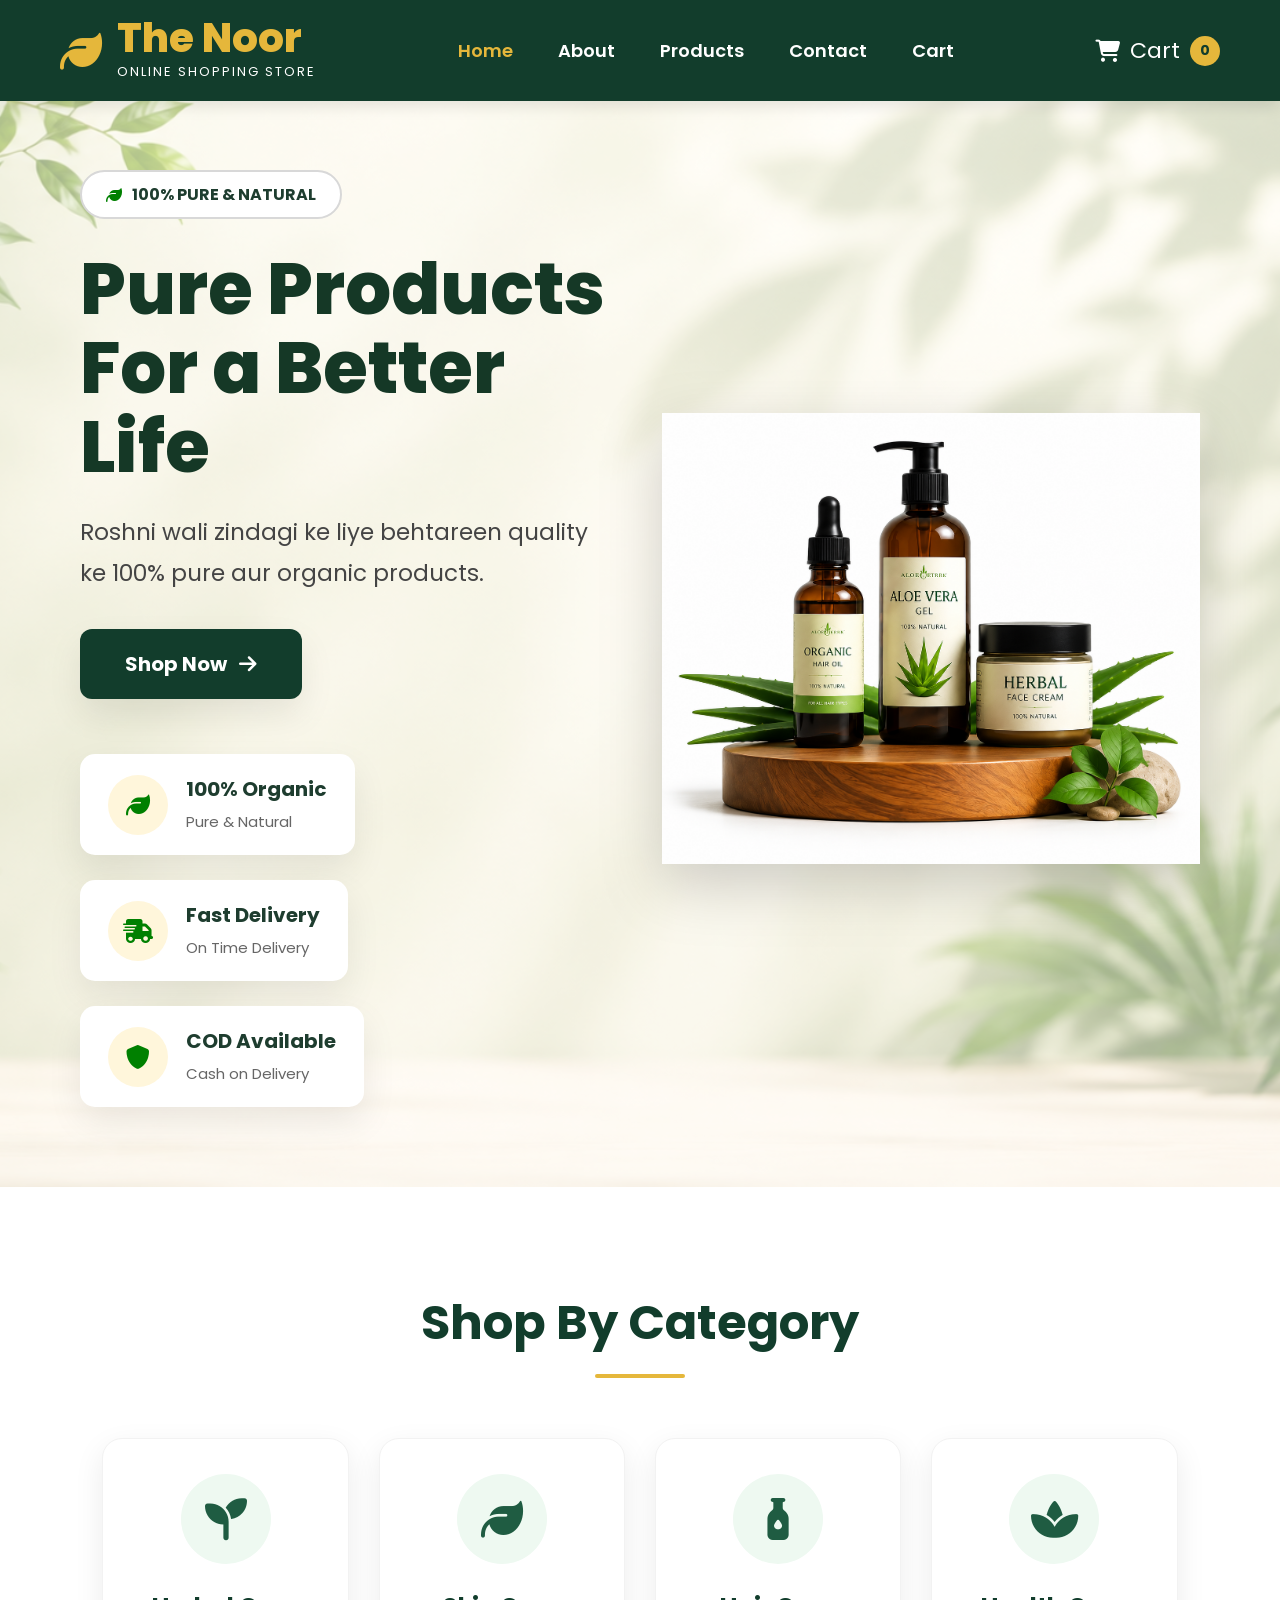
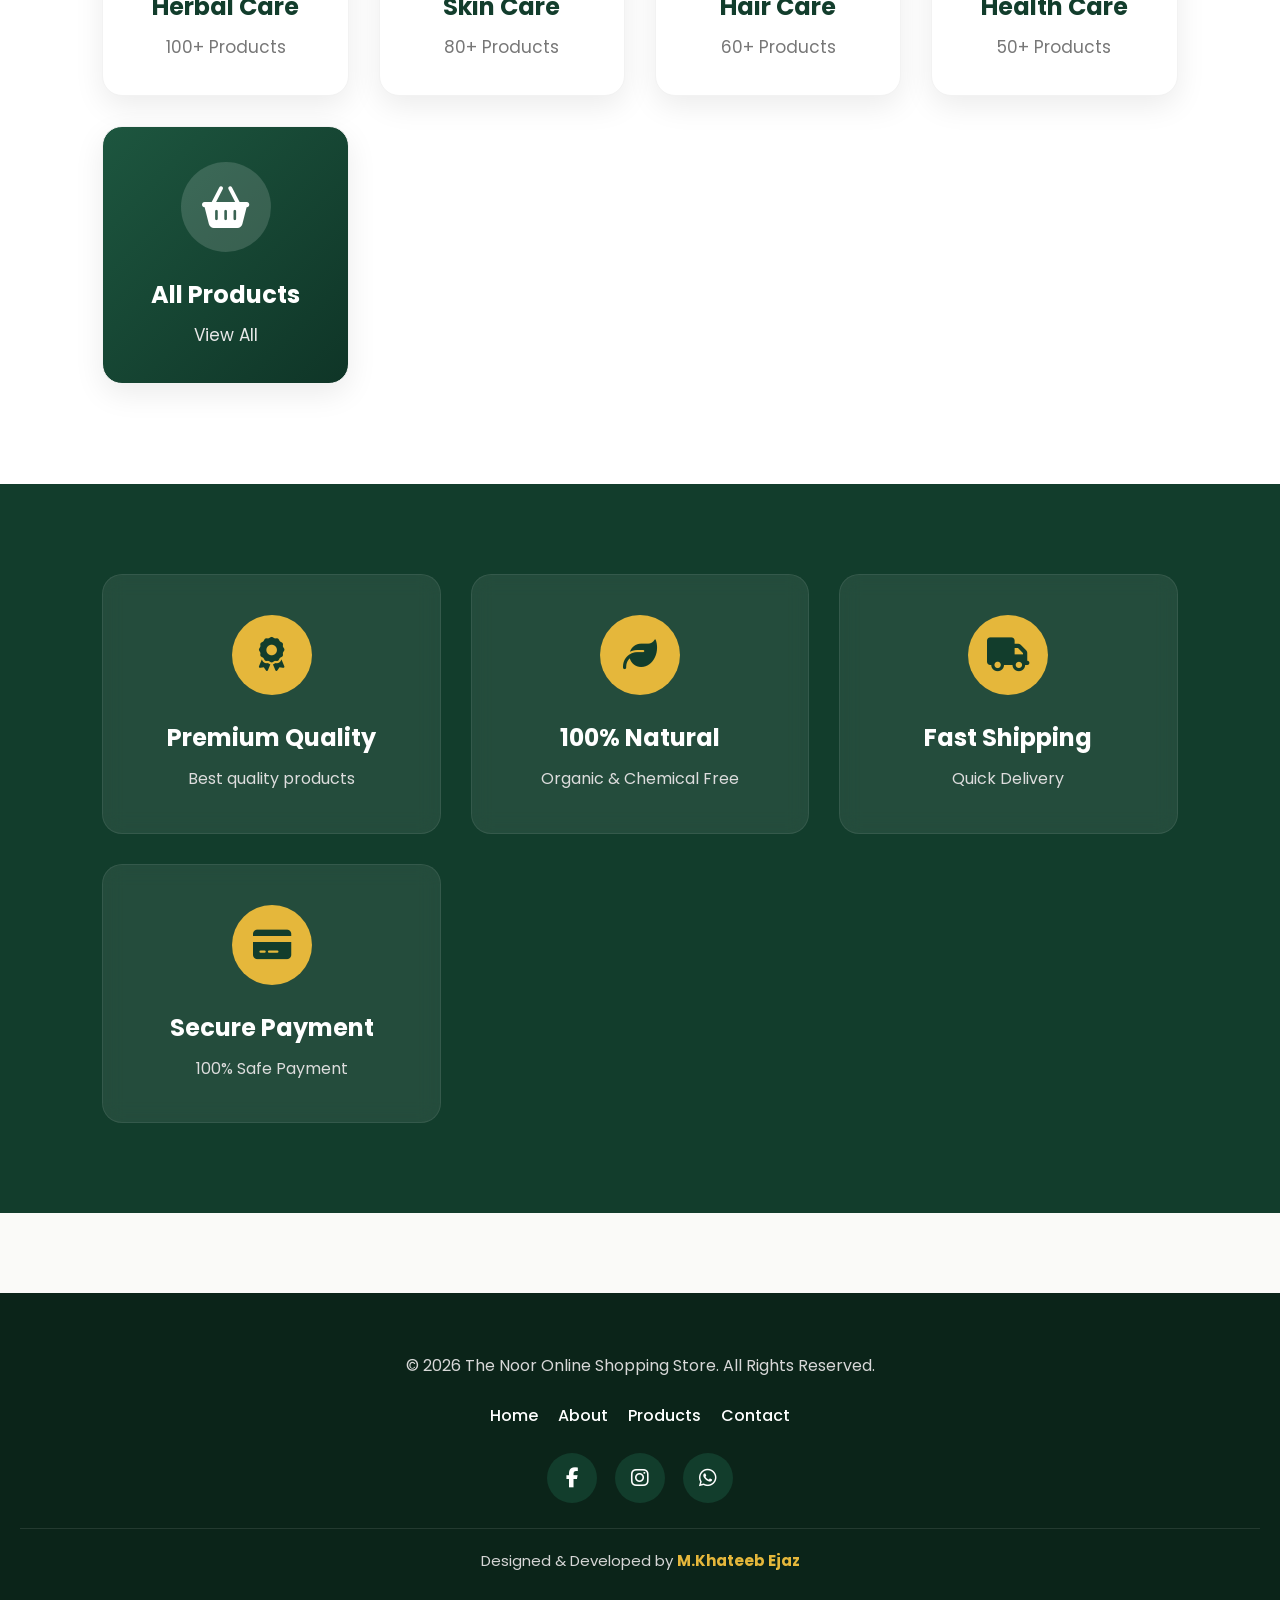
==== index.html @ 1812eb60 "Fix cart link text in index.html" ====
<!DOCTYPE html>
<html lang="en">
<head>
    <meta charset="UTF-8">
    <meta name="viewport" content="width=device-width, initial-scale=1.0">
    <title>The Noor Online Shopping Store</title>

    <!-- Google Font -->
    <link href="https://fonts.googleapis.com/css2?family=Poppins:wght@300;400;500;600;700;800&display=swap" rel="stylesheet">

    <!-- Font Awesome -->
    <link rel="stylesheet"
        href="https://cdnjs.cloudflare.com/ajax/libs/font-awesome/6.7.1/css/all.min.css">

    <!-- CSS -->
    <link rel="stylesheet" href="style.css">
</head>

<body>

<!-- ================= NAVBAR ================= -->

<header>

    <nav class="navbar">

        <a href="#" class="logo">
            <i class="fa-solid fa-leaf"></i>
            <div>
                <h2>The Noor</h2>
                <span>ONLINE SHOPPING STORE</span>
            </div>
        </a>

        <ul class="menu">
            <li><a class="active" href="#">Home</a></li>
            <li><a href="about.html">About</a></li>
            <li><a href="products.html">Products</a></li>
            <li><a href="contact.html">Contact</a></li>
            <li><a href="cart.html">Cart</a></li>
        </ul>

        <div class="cart">
            <i class="fa-solid fa-cart-shopping"></i>
            Cart
            
            <span></span>
        </div>

    </nav>

</header>

<!-- ================= HERO ================= -->

<section class="hero">

<div class="hero-content">

<div class="badge">
<i class="fa-solid fa-leaf"></i>
100% PURE & NATURAL
</div>

<h1>
Pure Products <br>
For a Better Life
</h1>

<p>
Roshni wali zindagi ke liye behtareen quality ke
100% pure aur organic products.
</p>

<a href="products.html" class="btn">
Shop Now
<i class="fa-solid fa-arrow-right"></i>
</a>

<div class="features">

<div class="feature">

<i class="fa-solid fa-leaf"></i>

<div>

<h4>100% Organic</h4>

<p>Pure & Natural</p>

</div>

</div>

<div class="feature">

<i class="fa-solid fa-truck-fast"></i>

<div>

<h4>Fast Delivery</h4>

<p>On Time Delivery</p>

</div>

</div>

<div class="feature">

<i class="fa-solid fa-shield"></i>

<div>

<h4>COD Available</h4>

<p>Cash on Delivery</p>

</div>

</div>

</div>

</div>

<div class="hero-image">

<img src="Product img.png" alt="Hero">

</div>

</section>

<!-- ================= CATEGORY ================= -->

<section class="category">

<h2>Shop By Category</h2>

<div class="cards">

<div class="card">

<i class="fa-solid fa-seedling"></i>

<h3>Herbal Care</h3>

<p>100+ Products</p>

</div>

<div class="card">

<i class="fa-solid fa-leaf"></i>

<h3>Skin Care</h3>

<p>80+ Products</p>

</div>

<div class="card">

<i class="fa-solid fa-bottle-droplet"></i>

<h3>Hair Care</h3>

<p>60+ Products</p>

</div>

<div class="card">

<i class="fa-solid fa-spa"></i>

<h3>Health Care</h3>

<p>50+ Products</p>

</div>

<div class="card">

<i class="fa-solid fa-basket-shopping"></i>

<h3>All Products</h3>

<p>View All</p>

</div>

</div>

</section>

<!-- ================= BENEFITS ================= -->

<section class="benefits">

<div class="benefit">

<i class="fa-solid fa-award"></i>

<h3>Premium Quality</h3>

<p>Best quality products</p>

</div>

<div class="benefit">

<i class="fa-solid fa-leaf"></i>

<h3>100% Natural</h3>

<p>Organic & Chemical Free</p>

</div>

<div class="benefit">

<i class="fa-solid fa-truck"></i>

<h3>Fast Shipping</h3>

<p>Quick Delivery</p>

</div>

<div class="benefit">

<i class="fa-solid fa-credit-card"></i>

<h3>Secure Payment</h3>

<p>100% Safe Payment</p>

</div>

</section>

<!-- ================= FOOTER ================= -->

<!-- <footer>

<p>
© 2026 The Noor Online Shopping Store.
All Rights Reserved.
</p>

<div class="footer-links">

<a href="#">Privacy Policy</a>

<a href="#">Terms & Conditions</a>

<a href="#">Refund Policy</a>

</div>

<div class="social">

<a href="#"><i class="fab fa-facebook-f"></i></a>

<a href="#"><i class="fab fa-instagram"></i></a>

<a href="#"><i class="fab fa-whatsapp"></i></a>

</div>

<p class="developer">
Designed & Developed by
<strong>M.Khateeb Ejaz</strong>
</p>

</footer> -->




<footer>

    <p>© 2026 The Noor Online Shopping Store. All Rights Reserved.</p>

    <div class="footer-links">

        <a href="index.html">Home</a>

        <a href="about.html">About</a>

        <a href="products.html">Products</a>

        <a href="contact.html">Contact</a>

    </div>

    <div class="social">

        <a href="#"><i class="fab fa-facebook-f"></i></a>

        <a href="#"><i class="fab fa-instagram"></i></a>

        <a href="#"><i class="fab fa-whatsapp"></i></a>

    </div>

    <p class="developer">
        Designed & Developed by <strong>M.Khateeb Ejaz</strong>
    </p>

</footer>





    

<script src="script.js"></script>
<script src="cart.js"></script>
</body>
</html>
---- style.css ----
/*=========================
 GOOGLE FONT
=========================*/
@import url('https://fonts.googleapis.com/css2?family=Poppins:wght@300;400;500;600;700;800&display=swap');

/*=========================
 RESET
=========================*/

*{
    margin:0;
    padding:0;
    box-sizing:border-box;
    text-decoration:none;
    list-style:none;
}

html{
    scroll-behavior:smooth;
}

body{
    font-family:'Poppins',sans-serif;
    background:#fafaf8;
    color:#1e3d2f;
    overflow-x:hidden;
}

/*=========================
 VARIABLES
=========================*/

:root{

--green:#123d2c;
--green2:#1f5c42;
--gold:#e5b73b;
--light:#ffffff;
--text:#555;
--shadow:0 15px 35px rgba(0,0,0,.08);
--radius:18px;

}

/*=========================
 NAVBAR
=========================*/

header{

position:fixed;
top:0;
left:0;
width:100%;
background:var(--green);
z-index:999;
box-shadow:0 5px 20px rgba(0,0,0,.15);

}

.navbar{

max-width:1400px;
margin:auto;

display:flex;
align-items:center;
justify-content:space-between;

padding:18px 60px;

}

/* LOGO */

.logo{

display:flex;
align-items:center;
gap:15px;

color:white;

}

.logo i{

font-size:42px;
color:var(--gold);

}

.logo h2{

font-size:40px;
font-weight:800;
color:var(--gold);
line-height:1;

}

.logo span{

font-size:13px;
letter-spacing:2px;
color:#fff;

}

/* MENU */

.menu{

display:flex;
gap:45px;

}

.menu a{

color:white;
font-size:18px;
font-weight:600;
transition:.35s;

}

.menu a:hover{

color:var(--gold);

}

.menu .active{

color:var(--gold);

}

/* CART */

.cart{

display:flex;
align-items:center;
gap:10px;

color:white;
font-size:22px;
cursor:pointer;

}

.cart span{

width:30px;
height:30px;

border-radius:50%;

background:var(--gold);

display:flex;
align-items:center;
justify-content:center;

font-size:14px;
font-weight:700;
color:#123d2c;

}

/*=========================
 HERO
=========================*/

.hero{

margin-top:90px;

min-height:92vh;

display:flex;
align-items:center;
justify-content:space-between;

padding:80px;

background:
linear-gradient(rgba(255,255,255,.55),
rgba(255,255,255,.55)),
url("background.png");

background-size:cover;
background-position:center;

}

/* LEFT */

.hero-content{

width:48%;

}

.badge{

display:inline-flex;
align-items:center;
gap:10px;

padding:10px 24px;

border:2px solid #d8d8d8;

border-radius:50px;

background:#fff;

margin-bottom:30px;

font-weight:700;

}

.badge i{

color:green;

}

.hero h1{

font-size:72px;
line-height:1.1;
margin-bottom:25px;

font-weight:800;

color:#153826;

}

.hero p{

font-size:23px;

line-height:1.8;

color:#444;

margin-bottom:35px;

max-width:620px;

}

/* BUTTON */

.btn{

display:inline-flex;
align-items:center;
gap:12px;

padding:20px 45px;

background:var(--green);

color:white;

font-size:20px;
font-weight:700;

border-radius:12px;

transition:.35s;

box-shadow:var(--shadow);

}

.btn:hover{

background:var(--gold);

color:#123d2c;

transform:translateY(-5px);

}

/* HERO IMAGE */

.hero-image{

width:48%;

display:flex;
justify-content:center;

}

.hero-image img{

width:100%;
max-width:700px;

animation:float 5s infinite ease-in-out;

filter:drop-shadow(0 20px 30px rgba(0,0,0,.18));

}

/*=========================
 FEATURES
=========================*/

.features{

display:flex;
gap:25px;

margin-top:55px;

flex-wrap:wrap;

}

.feature{

background:white;

padding:20px 28px;

display:flex;
align-items:center;
gap:18px;

border-radius:15px;

box-shadow:var(--shadow);

transition:.3s;

}

.feature:hover{

transform:translateY(-8px);

}

.feature i{

width:60px;
height:60px;

background:#fff6db;

border-radius:50%;

display:flex;
align-items:center;
justify-content:center;

font-size:24px;

color:green;

}

.feature h4{

font-size:20px;

margin-bottom:4px;

}

.feature p{

font-size:15px;

margin:0;

color:#666;

}

/*=========================
 ANIMATION
=========================*/

@keyframes float{

0%{

transform:translateY(0px);

}

50%{

transform:translateY(-15px);

}

100%{

transform:translateY(0px);

}

}

/*=========================
 SHOP BY CATEGORY
=========================*/

.category{

    padding:100px 8%;
    background:#fff;

}

.category h2{

    text-align:center;
    font-size:48px;
    color:var(--green);
    font-weight:700;
    margin-bottom:15px;

}

.category h2::after{

    content:"";
    display:block;
    width:90px;
    height:4px;
    background:var(--gold);
    margin:15px auto;
    border-radius:50px;

}

/*=========================
 CATEGORY GRID
=========================*/

.cards{

    margin-top:60px;

    display:grid;
    grid-template-columns:repeat(auto-fit,minmax(230px,1fr));

    gap:30px;

}

/*=========================
 CARD
=========================*/

.card{

    background:#fff;

    border-radius:20px;

    padding:35px 25px;

    text-align:center;

    box-shadow:0 10px 30px rgba(0,0,0,.08);

    transition:.35s;

    border:1px solid #f2f2f2;

    cursor:pointer;

}

.card:hover{

    transform:translateY(-10px);

    box-shadow:0 20px 45px rgba(0,0,0,.15);

}

.card i{

    width:90px;
    height:90px;

    border-radius:50%;

    display:flex;
    align-items:center;
    justify-content:center;

    margin:auto;

    background:#eef9f1;

    color:var(--green2);

    font-size:42px;

    transition:.35s;

}

.card:hover i{

    background:var(--green);

    color:#fff;

    transform:rotate(10deg) scale(1.08);

}

.card h3{

    margin-top:25px;

    font-size:24px;

    color:var(--green);

}

.card p{

    margin-top:10px;

    color:#777;

    font-size:17px;

}

/*=========================
 CATEGORY BUTTON
=========================*/

.card:last-child{

    background:linear-gradient(135deg,#1d563f,#0f3527);

}

.card:last-child i{

    background:rgba(255,255,255,.15);

    color:#fff;

}

.card:last-child h3{

    color:#fff;

}

.card:last-child p{

    color:#e8e8e8;

}

/*=========================
 CATEGORY ANIMATION
=========================*/

.card{

    animation:fadeUp .8s ease;

}

@keyframes fadeUp{

    from{

        opacity:0;
        transform:translateY(50px);

    }

    to{

        opacity:1;
        transform:translateY(0);

    }

}







/*=====================================
 BENEFITS SECTION
=====================================*/

.benefits{

    padding:90px 8%;
    background:#123d2c;

    display:grid;
    grid-template-columns:repeat(auto-fit,minmax(250px,1fr));
    gap:30px;

}

.benefit{

    background:rgba(255,255,255,.08);

    backdrop-filter:blur(10px);

    border:1px solid rgba(255,255,255,.08);

    border-radius:20px;

    padding:40px 30px;

    text-align:center;

    transition:.35s;

}

.benefit:hover{

    transform:translateY(-10px);

    background:#1d5d43;

}

.benefit i{

    width:80px;
    height:80px;

    margin:auto;

    border-radius:50%;

    background:#e5b73b;

    color:#123d2c;

    display:flex;
    align-items:center;
    justify-content:center;

    font-size:34px;

    margin-bottom:25px;

}

.benefit h3{

    color:#fff;

    font-size:24px;

    margin-bottom:10px;

}

.benefit p{

    color:#ddd;

    line-height:1.7;

}

/*=====================================
 FOOTER
=====================================*/

/* footer{

    background:#0b2419;

    color:#fff;

    text-align:center;

    padding:60px 8% 30px;

}

footer p{

    color:#d8d8d8;

    margin-bottom:18px;

}

.footer-links{

    display:flex;

    justify-content:center;

    flex-wrap:wrap;

    gap:25px;

    margin:25px 0;

}

.footer-links a{

    color:#ffffff;

    font-weight:500;

    transition:.3s;

}

.footer-links a:hover{

    color:#e5b73b;

}

.social{

    display:flex;

    justify-content:center;

    gap:20px;

    margin:35px 0;

}

.social a{

    width:50px;
    height:50px;

    border-radius:50%;

    background:#123d2c;

    display:flex;
    align-items:center;
    justify-content:center;

    color:#fff;

    font-size:20px;

    transition:.35s;

}

.social a:hover{

    background:#e5b73b;

    color:#123d2c;

    transform:translateY(-6px);

}

.developer{

    margin-top:35px;

    border-top:1px solid rgba(255,255,255,.1);

    padding-top:25px;

    color:#d6d6d6;

    font-size:15px;

}

.developer strong{

    color:#e5b73b;

    font-weight:700;

} */



/*==================================
 FOOTER
==================================*/

footer{

    background:#0b2419;

    color:#ffffff;

    text-align:center;

    padding:60px 20px 30px;

    margin-top:80px;

}

footer p{

    color:#d8d8d8;

    margin-bottom:15px;

    font-size:16px;

}

.footer-links{

    display:flex;

    justify-content:center;

    flex-wrap:wrap;

    gap:20px;

    margin:25px 0;

}

.footer-links a{

    color:#ffffff;

    transition:.3s;

    font-weight:500;

}

.footer-links a:hover{

    color:var(--gold);

}

.social{

    display:flex;

    justify-content:center;

    gap:18px;

    margin:25px 0;

}

.social a{

    width:50px;

    height:50px;

    border-radius:50%;

    background:var(--green);

    display:flex;

    justify-content:center;

    align-items:center;

    color:#ffffff;

    font-size:20px;

    transition:.35s;

}

.social a:hover{

    background:var(--gold);

    color:var(--green);

    transform:translateY(-5px);

}

.developer{

    margin-top:25px;

    padding-top:20px;

    border-top:1px solid rgba(255,255,255,.1);

    color:#d6d6d6;

    font-size:15px;

}

.developer strong{

    color:var(--gold);

}











/*=====================================
 SCROLLBAR
=====================================*/

::-webkit-scrollbar{

    width:10px;

}

::-webkit-scrollbar-track{

    background:#eeeeee;

}

::-webkit-scrollbar-thumb{

    background:#123d2c;

    border-radius:50px;

}

::-webkit-scrollbar-thumb:hover{

    background:#1d5d43;

}

/*=====================================
 RESPONSIVE
=====================================*/

@media(max-width:1100px){

.hero{

    flex-direction:column;

    text-align:center;

    padding:120px 30px 70px;

}

.hero-content,
.hero-image{

    width:100%;

}

.hero h1{

    font-size:55px;

}

.hero p{

    margin:auto;
    margin-bottom:35px;

}

.features{

    justify-content:center;

}

.navbar{

    padding:18px 30px;

}

}

@media(max-width:768px){

.logo h2{

    font-size:28px;

}

.logo span{

    font-size:10px;

}

.menu{

    display:none;

}

.hero{

    padding:120px 20px 50px;

}

.hero h1{

    font-size:42px;

}

.hero p{

    font-size:18px;

}

.btn{

    padding:16px 30px;

    font-size:17px;

}

.hero-image img{

    max-width:420px;

}

.category h2{

    font-size:34px;

}

.cards{

    grid-template-columns:1fr;

}

.benefits{

    grid-template-columns:1fr;

}

.footer-links{

    flex-direction:column;

    gap:15px;

}

.social{

    gap:15px;

}

}

@media(max-width:480px){

.hero h1{

    font-size:34px;

}

.hero p{

    font-size:16px;

}

.badge{

    font-size:13px;

    padding:8px 18px;

}

.btn{

    width:100%;

    justify-content:center;

}

.feature{

    flex-direction:column;

    text-align:center;

}

.hero-image img{

    max-width:320px;

}

}
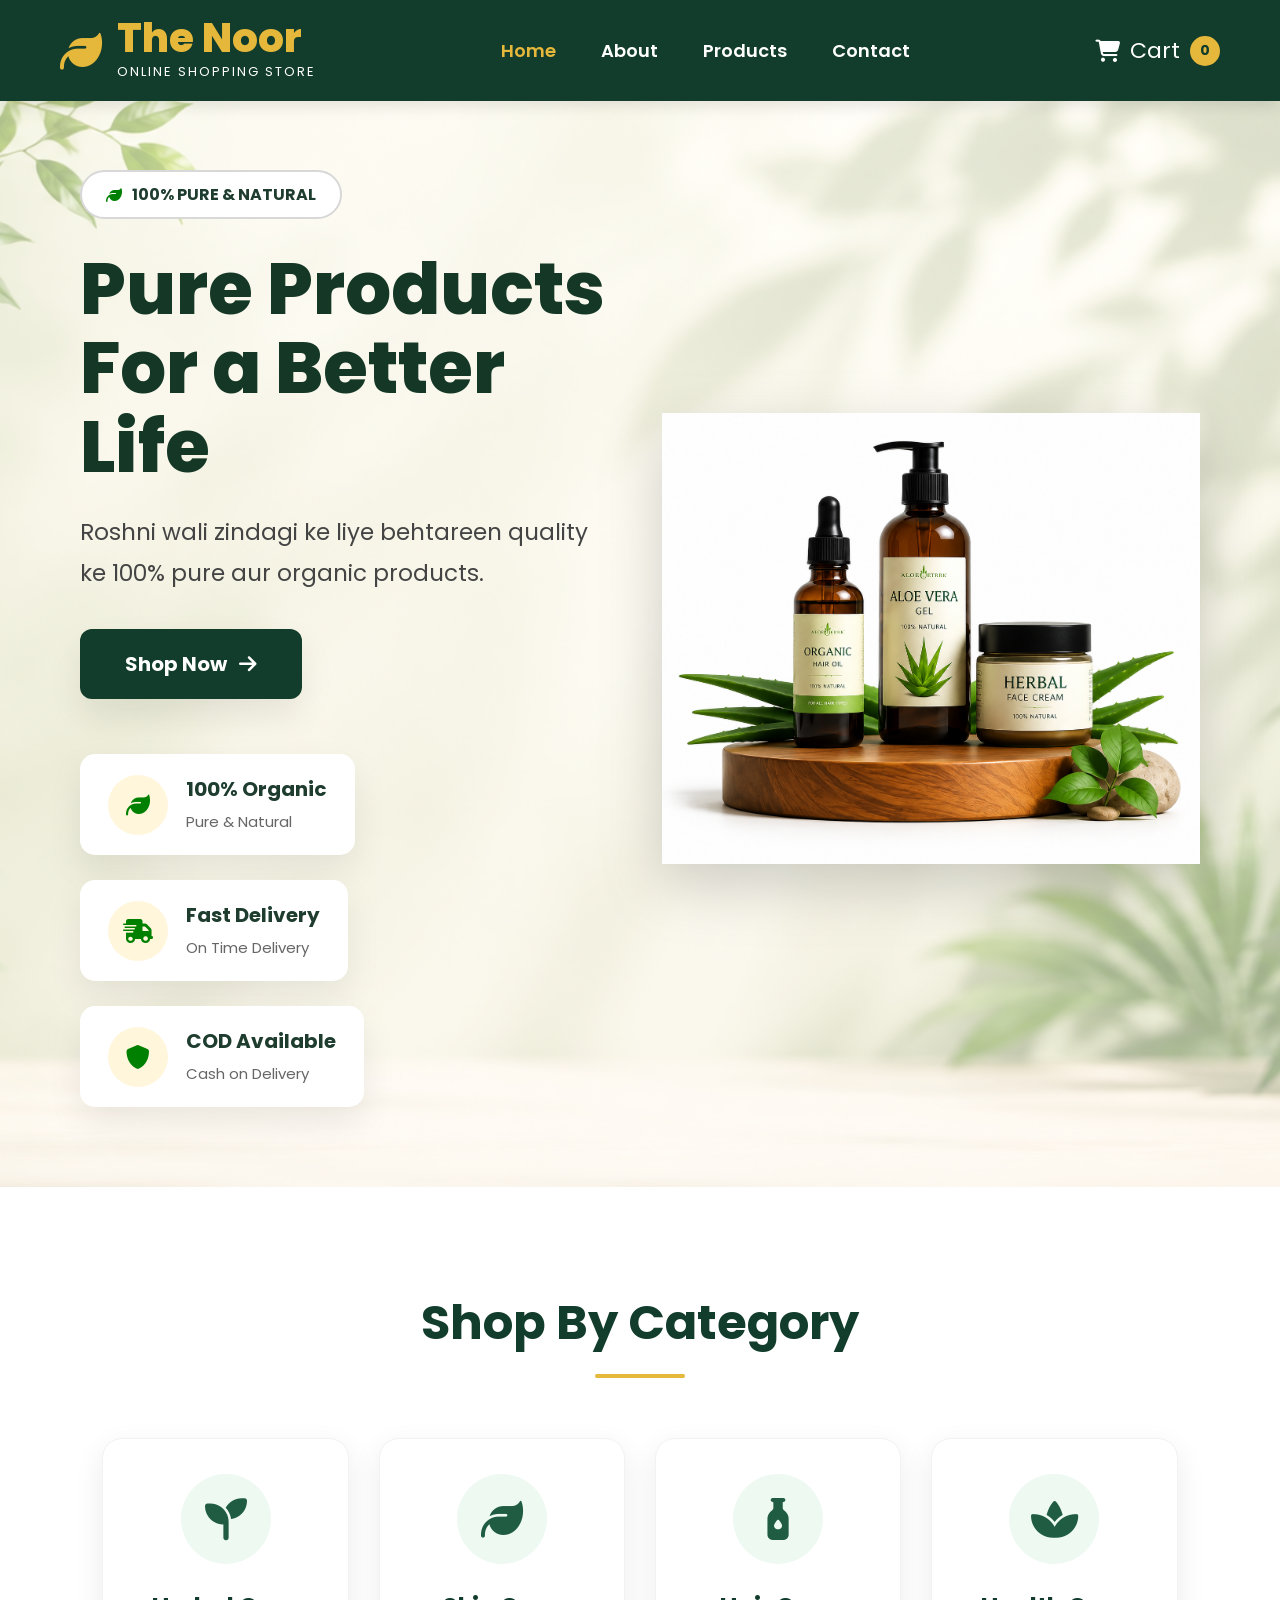
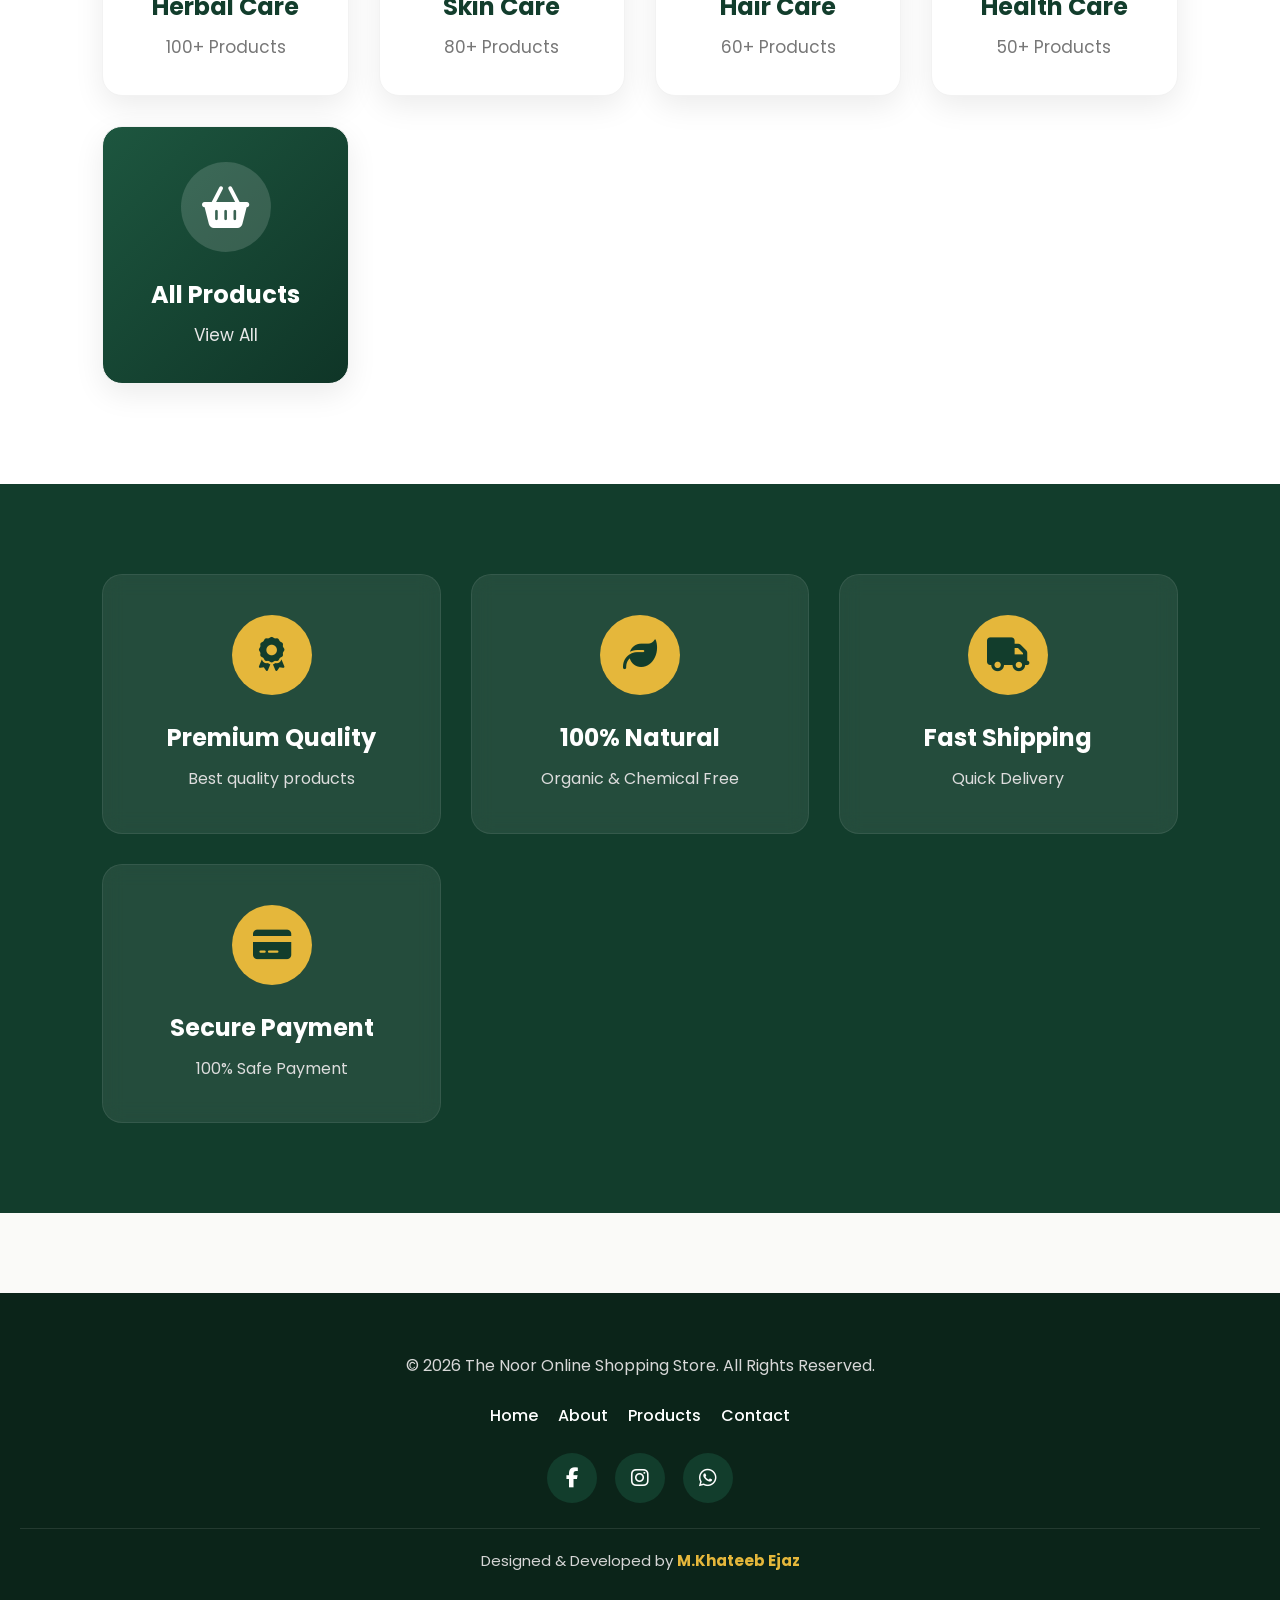
==== commit 62e27a3c: "Update index.html" ====
--- a/index.html
+++ b/index.html
@@ -37,7 +37,7 @@
             <li><a href="about.html">About</a></li>
             <li><a href="products.html">Products</a></li>
             <li><a href="contact.html">Contact</a></li>
-            <li><a href="cart.html">Cart</a></li>
+           
         </ul>
 
         <div class="cart">
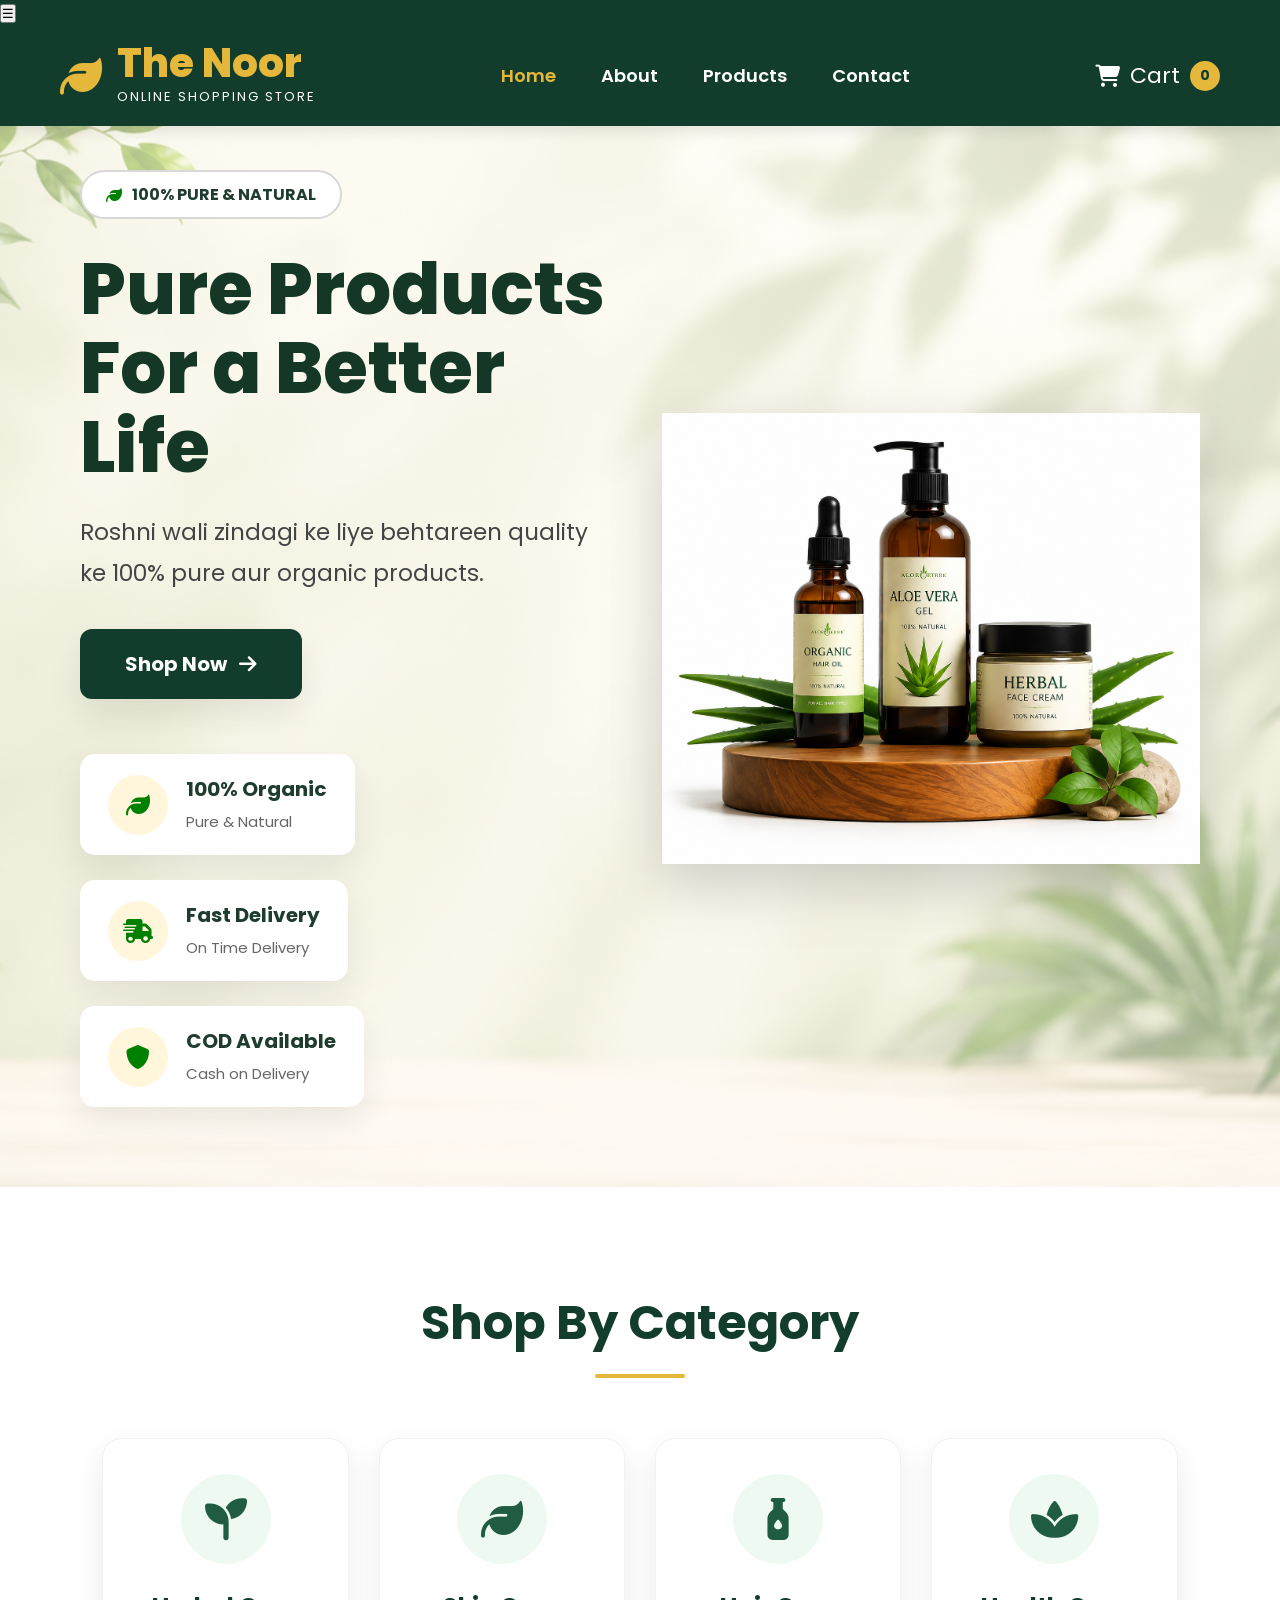
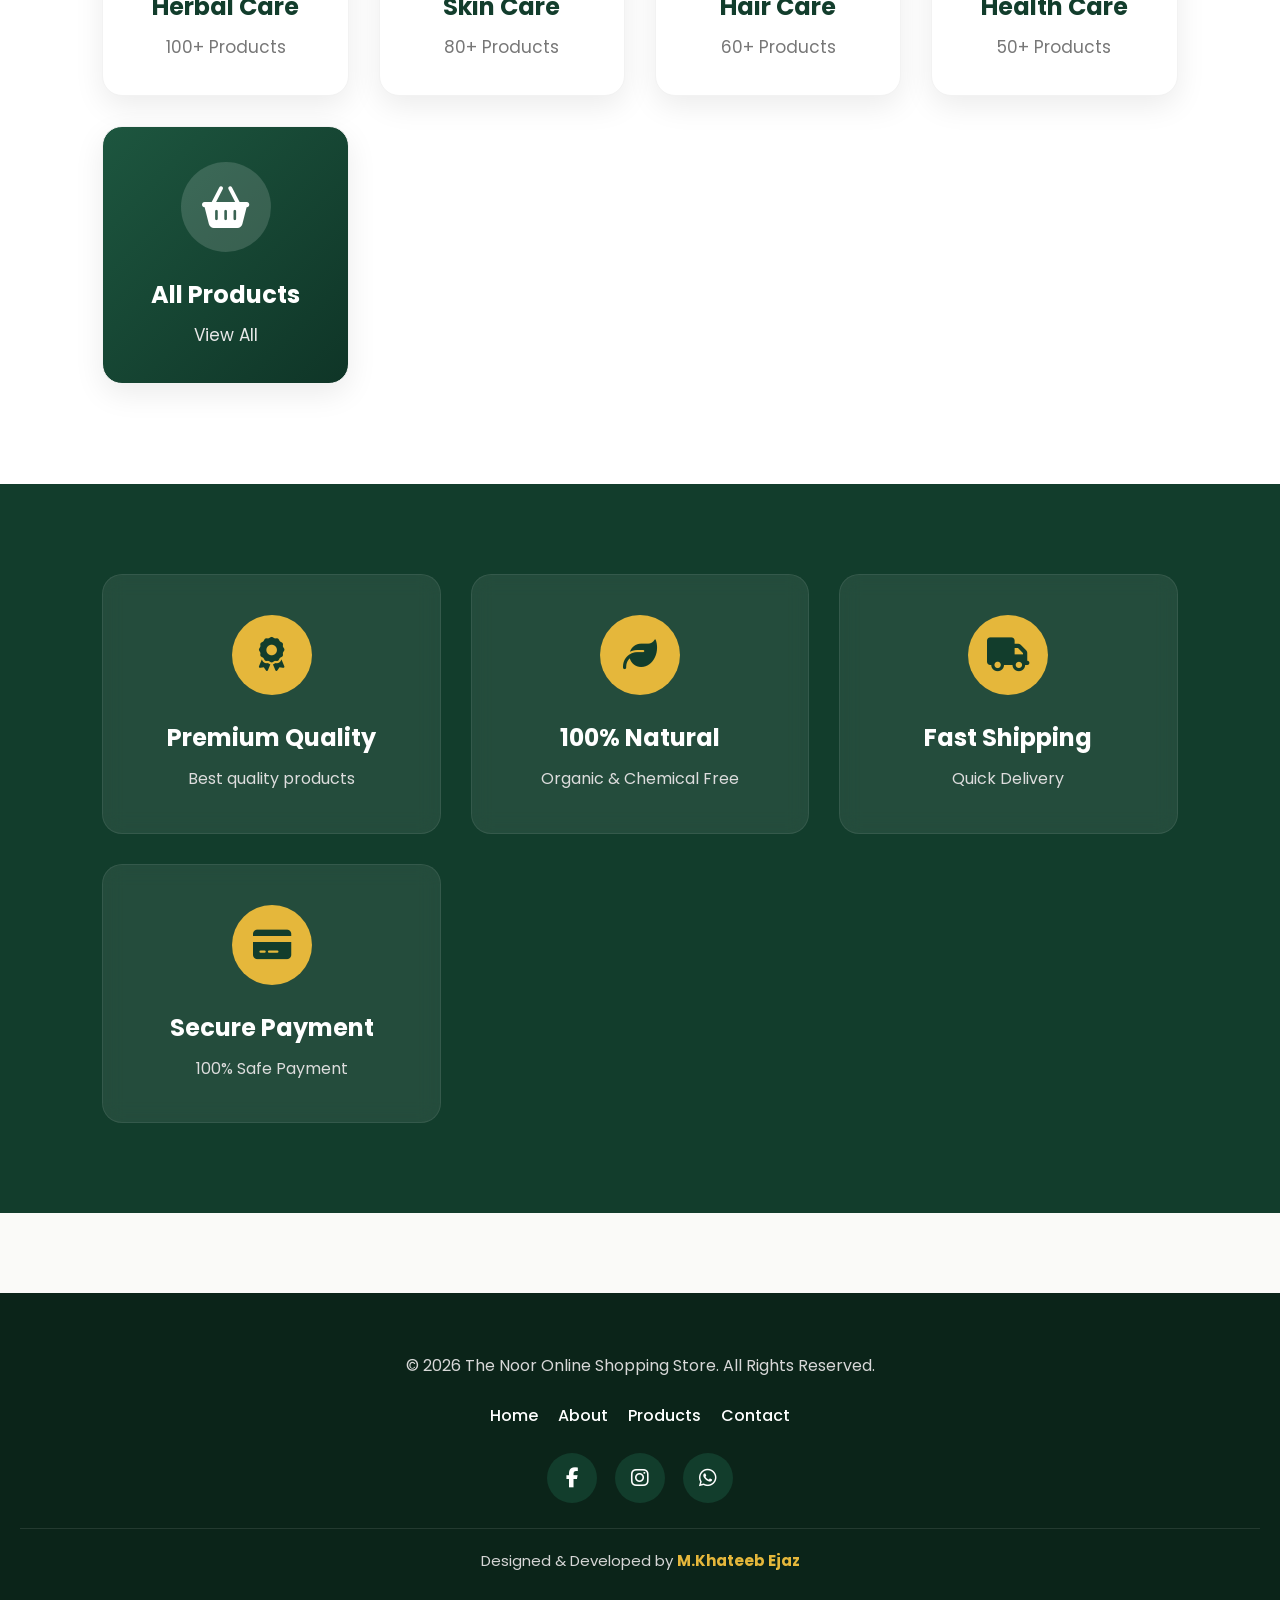
==== commit 15d19323: "Update index.html" ====
--- a/index.html
+++ b/index.html
@@ -21,7 +21,15 @@
 <!-- ================= NAVBAR ================= -->
 
 <header>
-
+<!-- MOBILE MENU BUTTON -->
+
+      <button
+        class="menu-toggle"
+        aria-label="Open navigation menu"
+        type="button"
+      >
+        ☰
+      </button>
     <nav class="navbar">
 
         <a href="#" class="logo">
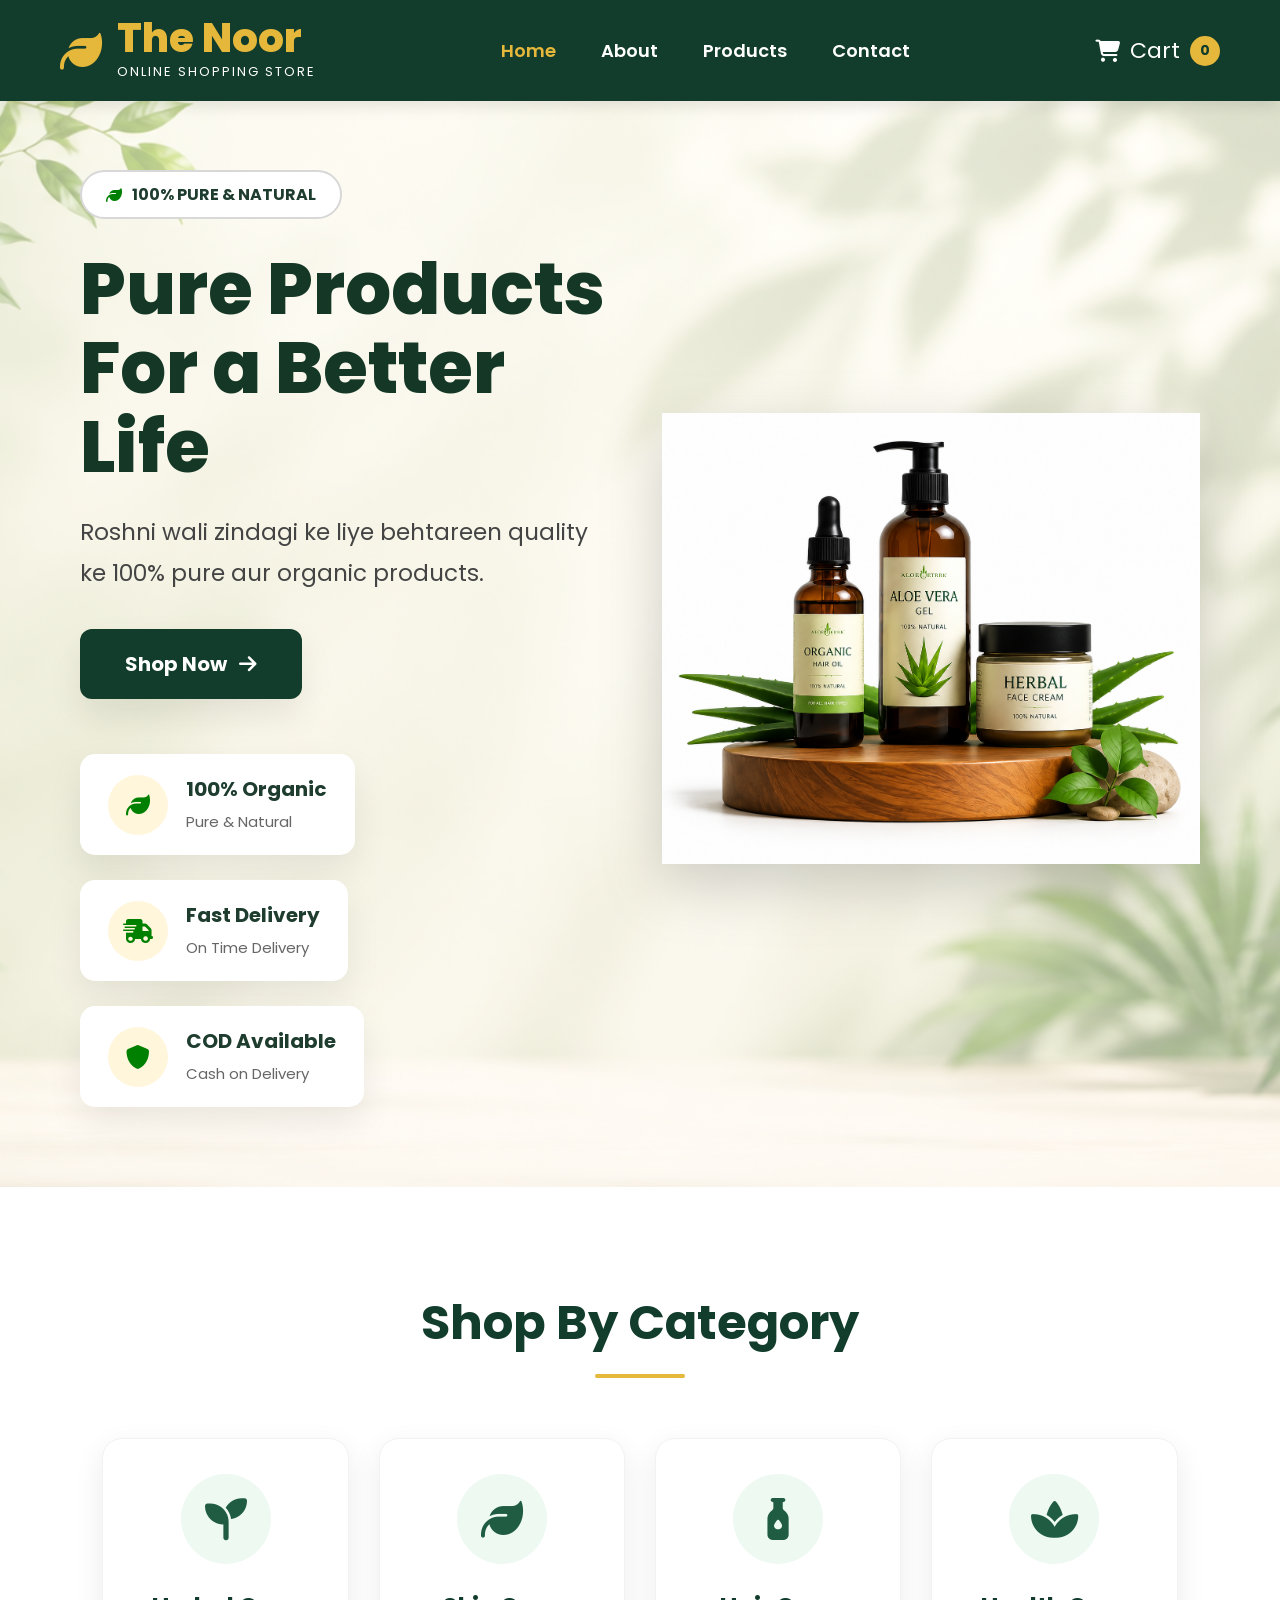
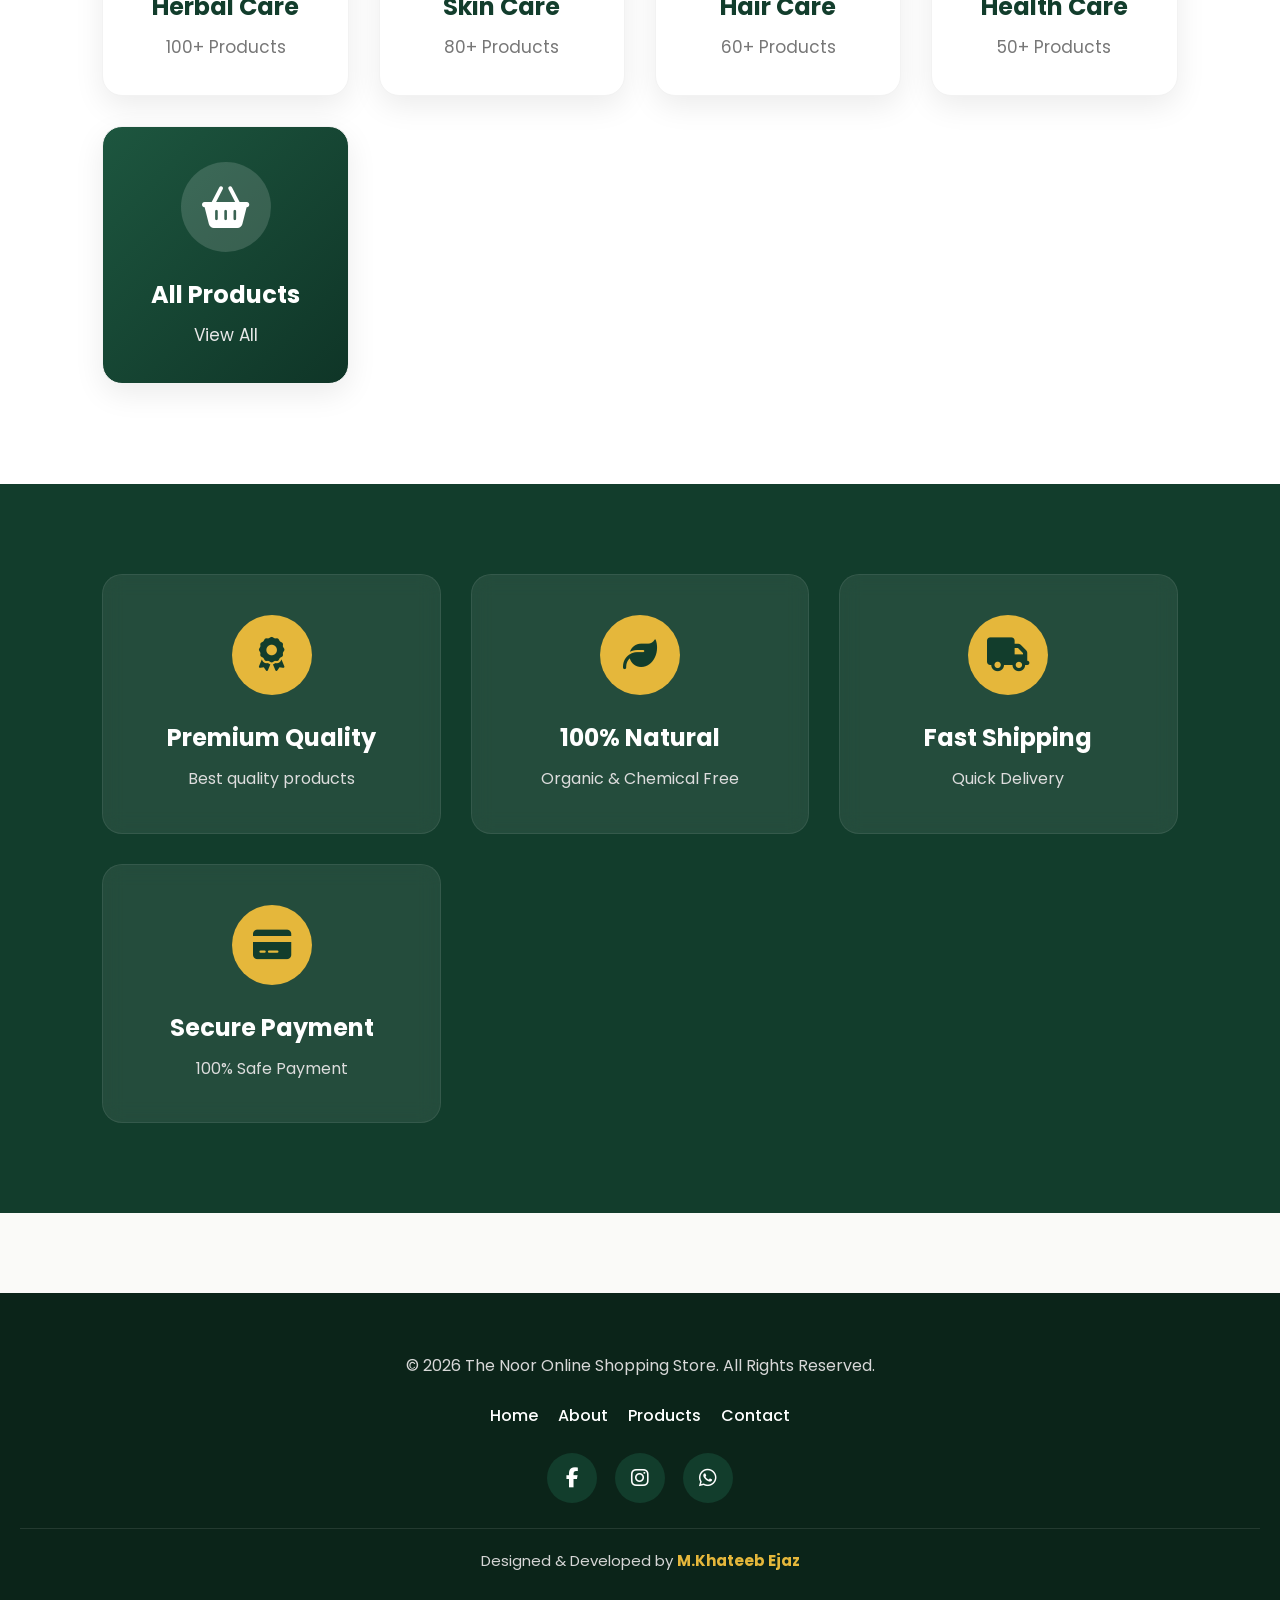
==== commit cf1c9281: "Update index.html" ====
--- a/index.html
+++ b/index.html
@@ -23,36 +23,48 @@
 <header>
 <!-- MOBILE MENU BUTTON -->
 
-      <button
-        class="menu-toggle"
-        aria-label="Open navigation menu"
-        type="button"
-      >
-        ☰
-      </button>
-    <nav class="navbar">
-
-        <a href="#" class="logo">
-            <i class="fa-solid fa-leaf"></i>
-            <div>
-                <h2>The Noor</h2>
-                <span>ONLINE SHOPPING STORE</span>
-            </div>
-        </a>
-
-        <ul class="menu">
-            <li><a class="active" href="#">Home</a></li>
-            <li><a href="about.html">About</a></li>
-            <li><a href="products.html">Products</a></li>
-            <li><a href="contact.html">Contact</a></li>
-           
-        </ul>
-
-        <div class="cart">
-            <i class="fa-solid fa-cart-shopping"></i>
-            Cart
-            
-            <span></span>
+      <nav class="navbar">
+
+    <a href="#" class="logo">
+        <i class="fa-solid fa-leaf"></i>
+
+        <div>
+            <h2>The Noor</h2>
+            <span>ONLINE SHOPPING STORE</span>
+        </div>
+    </a>
+
+    <ul class="menu">
+
+        <li>
+            <a class="active" href="#">Home</a>
+        </li>
+
+        <li>
+            <a href="about.html">About</a>
+        </li>
+
+        <li>
+            <a href="products.html">Products</a>
+        </li>
+
+        <li>
+            <a href="contact.html">Contact</a>
+        </li>
+
+    </ul>
+
+    <a href="cart.html" class="cart">
+
+        <i class="fa-solid fa-cart-shopping"></i>
+
+        Cart
+
+        <span>0</span>
+
+    </a>
+
+</nav>
         </div>
 
     </nav>
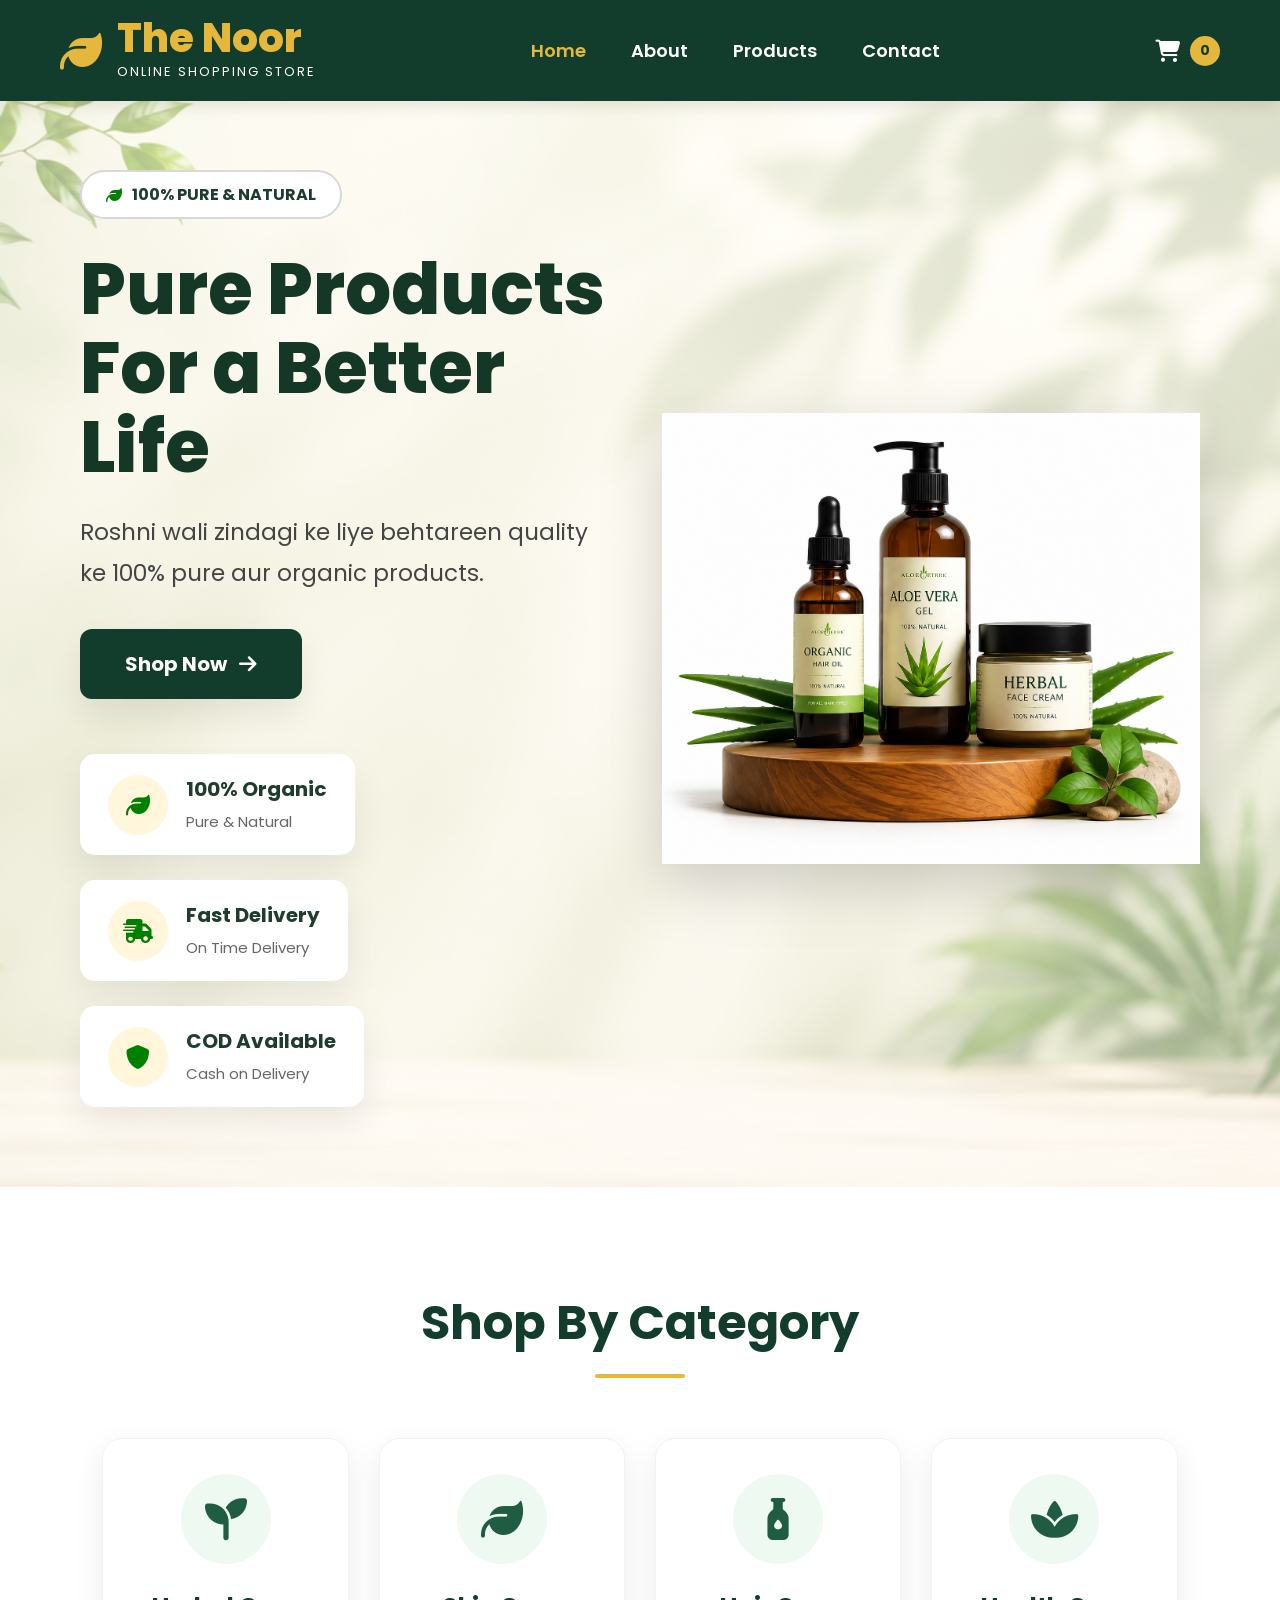
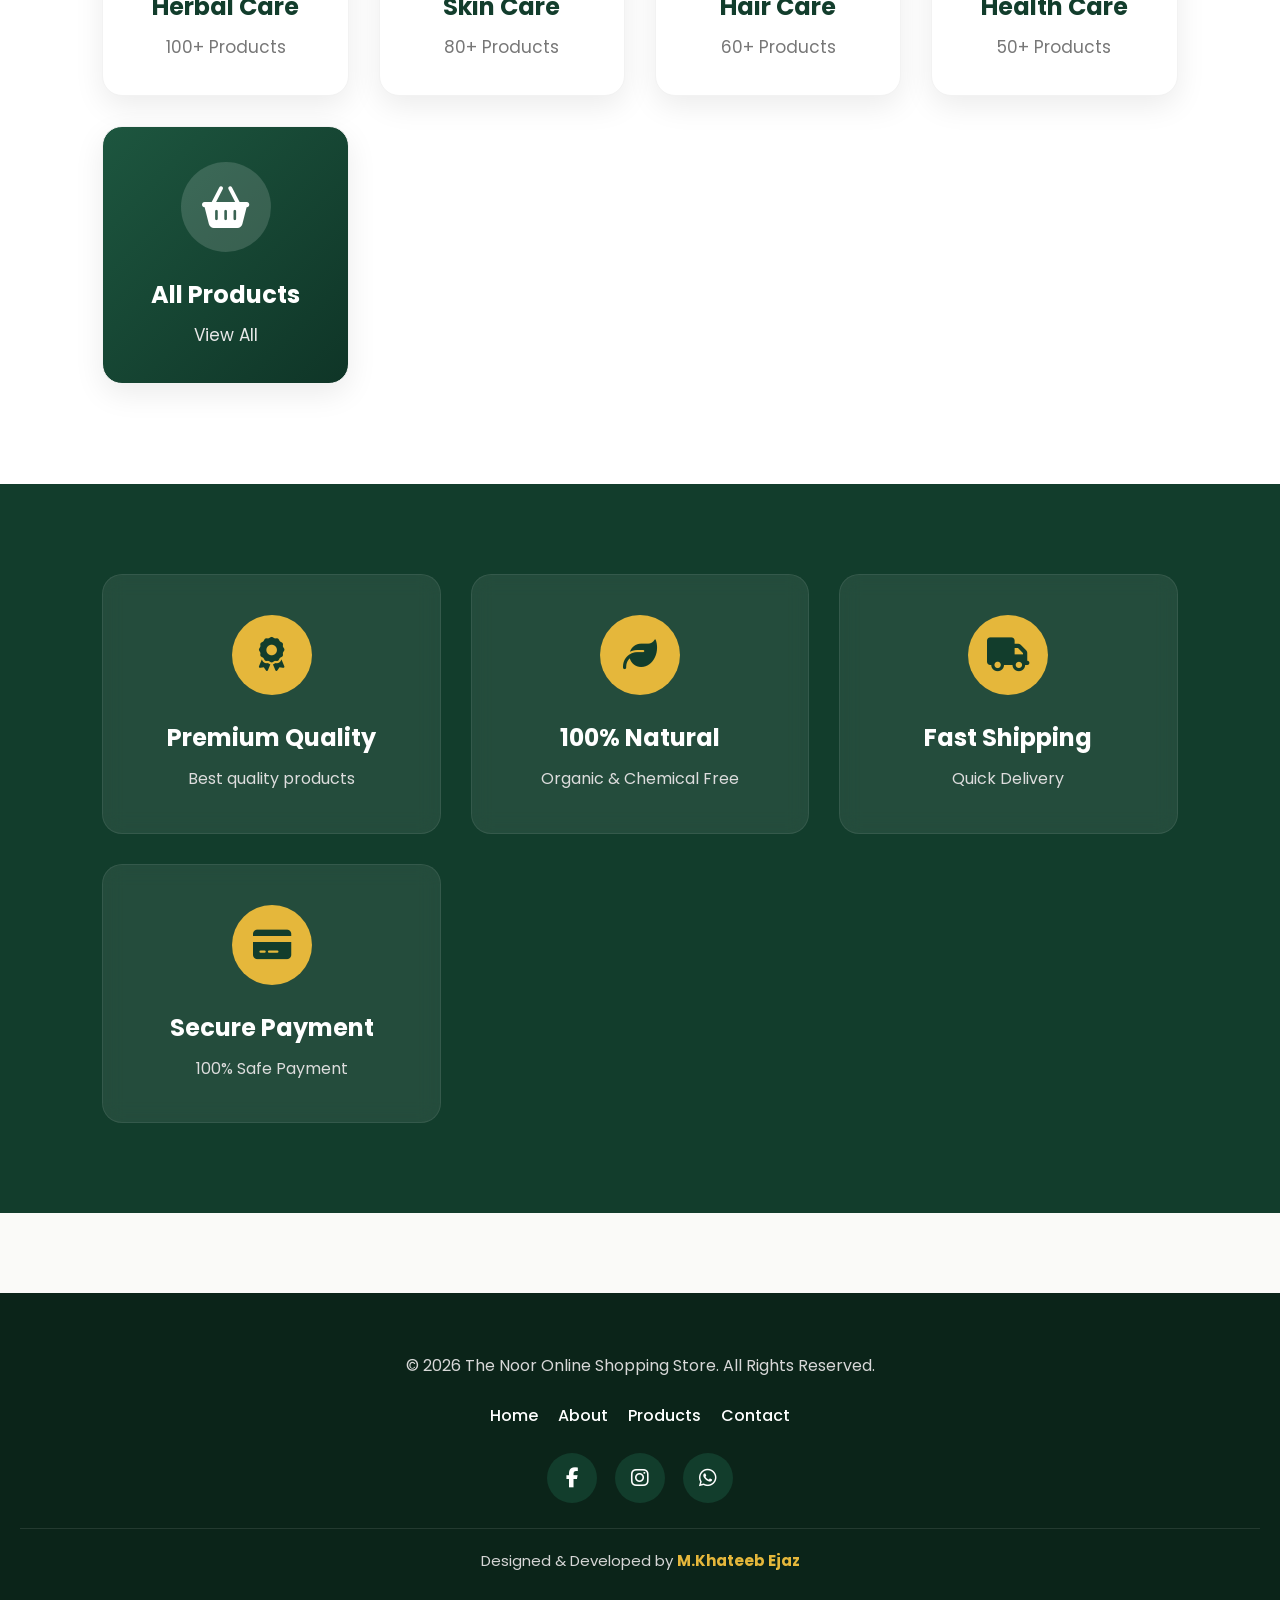
==== commit 4aceaead: "Update index.html" ====
--- a/index.html
+++ b/index.html
@@ -21,51 +21,79 @@
 <!-- ================= NAVBAR ================= -->
 
 <header>
-<!-- MOBILE MENU BUTTON -->
-
-      <nav class="navbar">
-
-    <a href="#" class="logo">
-        <i class="fa-solid fa-leaf"></i>
-
-        <div>
-            <h2>The Noor</h2>
-            <span>ONLINE SHOPPING STORE</span>
-        </div>
-    </a>
-
-    <ul class="menu">
-
-        <li>
-            <a class="active" href="#">Home</a>
-        </li>
-
-        <li>
-            <a href="about.html">About</a>
-        </li>
-
-        <li>
-            <a href="products.html">Products</a>
-        </li>
-
-        <li>
-            <a href="contact.html">Contact</a>
-        </li>
-
-    </ul>
-
-    <a href="cart.html" class="cart">
-
-        <i class="fa-solid fa-cart-shopping"></i>
-
-        Cart
-
-        <span>0</span>
-
-    </a>
-
-</nav>
-        </div>
+
+    <!-- MOBILE MENU BUTTON -->
+    <button
+        class="menu-toggle"
+        id="menuToggle"
+        type="button"
+        aria-label="Open navigation menu"
+    >
+        <i class="fa-solid fa-bars"></i>
+    </button>
+
+
+    <nav class="navbar">
+
+        <!-- LOGO -->
+
+        <a href="index.html" class="logo">
+
+            <i class="fa-solid fa-leaf"></i>
+
+            <div>
+
+                <h2>The Noor</h2>
+
+                <span>
+                    ONLINE SHOPPING STORE
+                </span>
+
+            </div>
+
+        </a>
+
+
+        <!-- MENU -->
+
+        <ul class="menu" id="mainMenu">
+
+            <li>
+                <a class="active" href="index.html">
+                    Home
+                </a>
+            </li>
+
+            <li>
+                <a href="about.html">
+                    About
+                </a>
+            </li>
+
+            <li>
+                <a href="products.html">
+                    Products
+                </a>
+            </li>
+
+            <li>
+                <a href="contact.html">
+                    Contact
+                </a>
+            </li>
+
+        </ul>
+
+
+        <!-- CART -->
+
+        <a href="cart.html" class="cart">
+
+            <i class="fa-solid fa-cart-shopping"></i>
+
+            <span>0</span>
+
+        </a>
 
     </nav>
 
--- a/style.css
+++ b/style.css
@@ -1160,3 +1160,127 @@
 }
 
 }
+
+/* ========================================
+   MOBILE MENU
+======================================== */
+
+.menu-toggle {
+    display: none;
+    position: fixed;
+    top: 20px;
+    right: 20px;
+
+    width: 45px;
+    height: 45px;
+
+    border: none;
+    border-radius: 10px;
+
+    background: var(--gold);
+    color: var(--green);
+
+    font-size: 25px;
+    font-weight: 700;
+
+    cursor: pointer;
+
+    z-index: 2000;
+}
+
+
+/* ========================================
+   TABLET / MOBILE
+======================================== */
+
+@media (max-width: 768px) {
+
+    .menu-toggle {
+        display: flex;
+
+        align-items: center;
+        justify-content: center;
+    }
+
+
+    .navbar {
+        padding: 15px 20px;
+    }
+
+
+    .menu {
+
+        position: fixed;
+
+        top: 0;
+        right: -100%;
+
+        width: 280px;
+        height: 100vh;
+
+        background: var(--green);
+
+        display: flex;
+        flex-direction: column;
+
+        align-items: flex-start;
+
+        gap: 0;
+
+        padding: 100px 30px 30px;
+
+        transition: 0.4s ease;
+
+        z-index: 1500;
+
+        box-shadow:
+            -10px 0 30px rgba(0,0,0,.2);
+    }
+
+
+    .menu.active {
+        right: 0;
+    }
+
+
+    .menu li {
+        width: 100%;
+        margin-bottom: 10px;
+    }
+
+
+    .menu li a {
+
+        display: block;
+
+        width: 100%;
+
+        padding: 15px;
+
+        border-radius: 10px;
+
+        color: #fff;
+
+        font-size: 17px;
+    }
+
+
+    .menu li a:hover,
+    .menu li a.active {
+
+        background: var(--gold);
+
+        color: var(--green);
+    }
+
+
+    .cart {
+
+        margin-right: 65px;
+
+        position: relative;
+
+        z-index: 1600;
+    }
+
+}
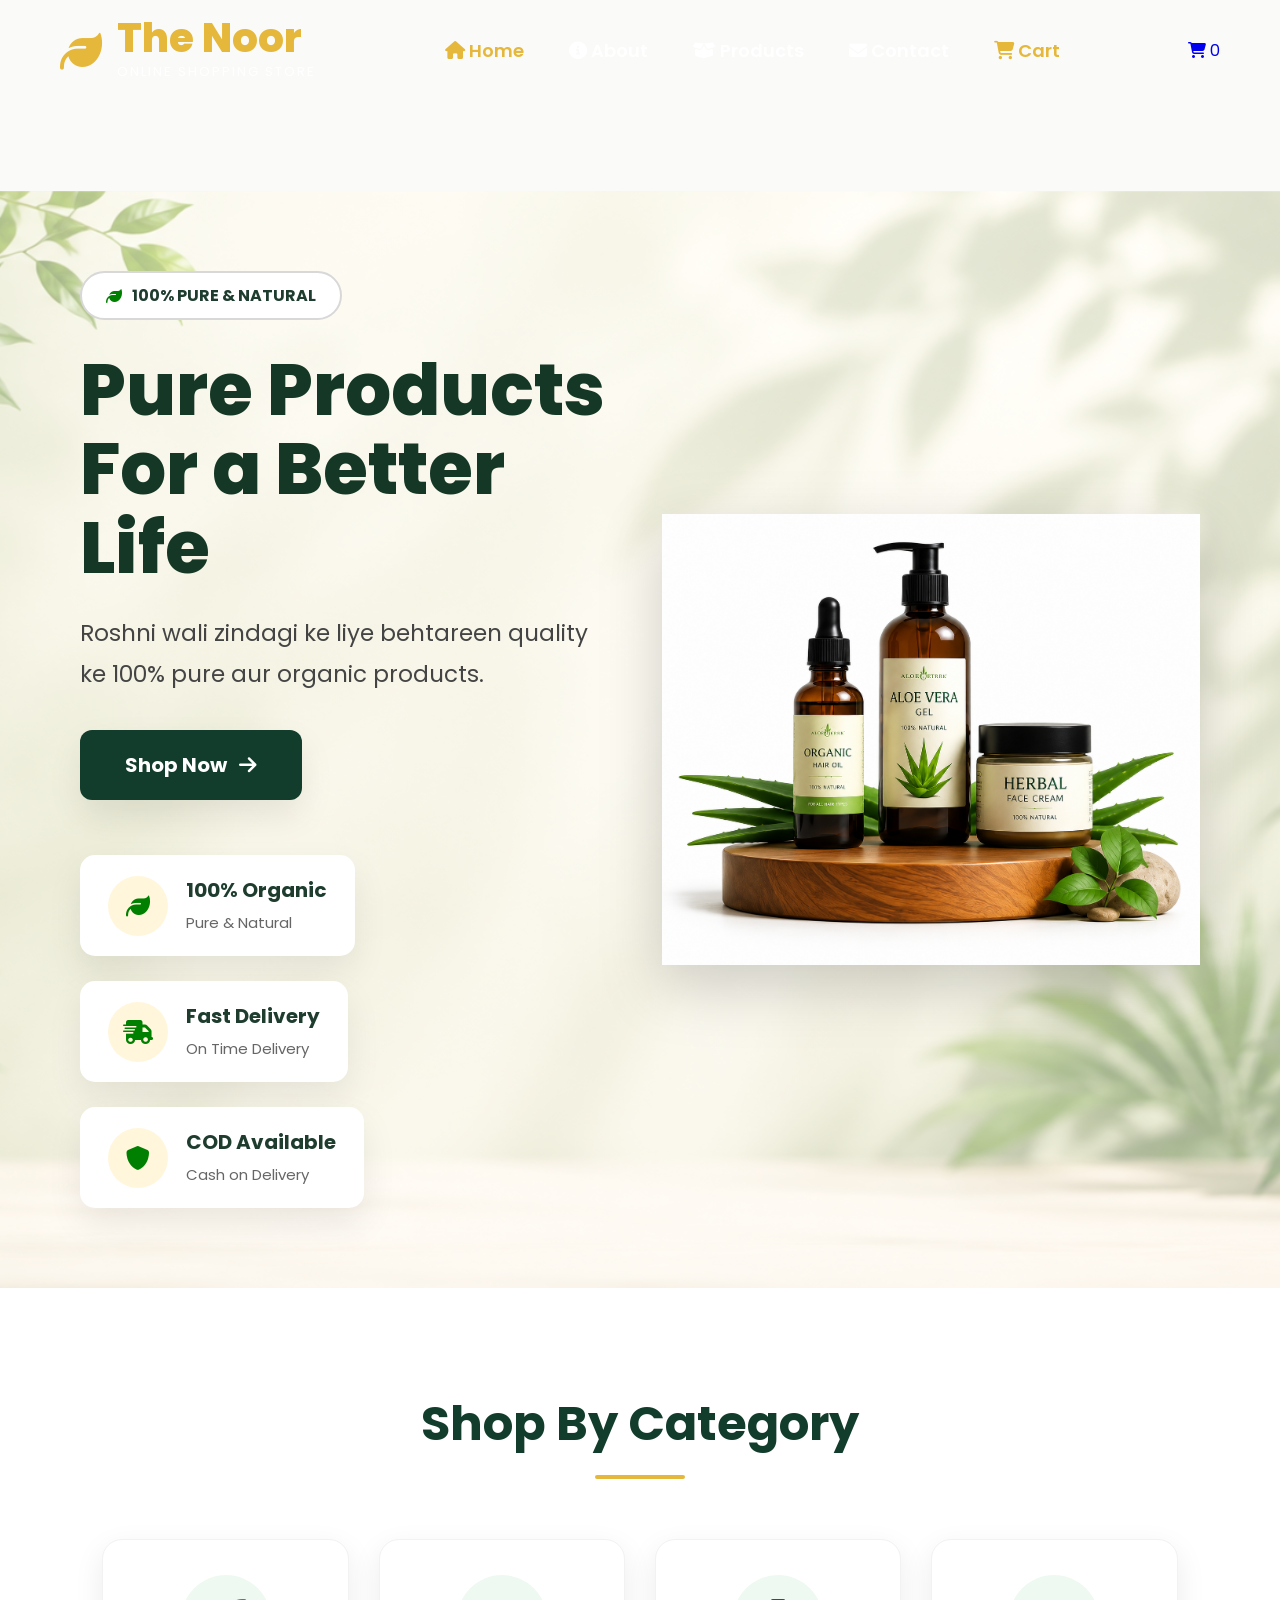
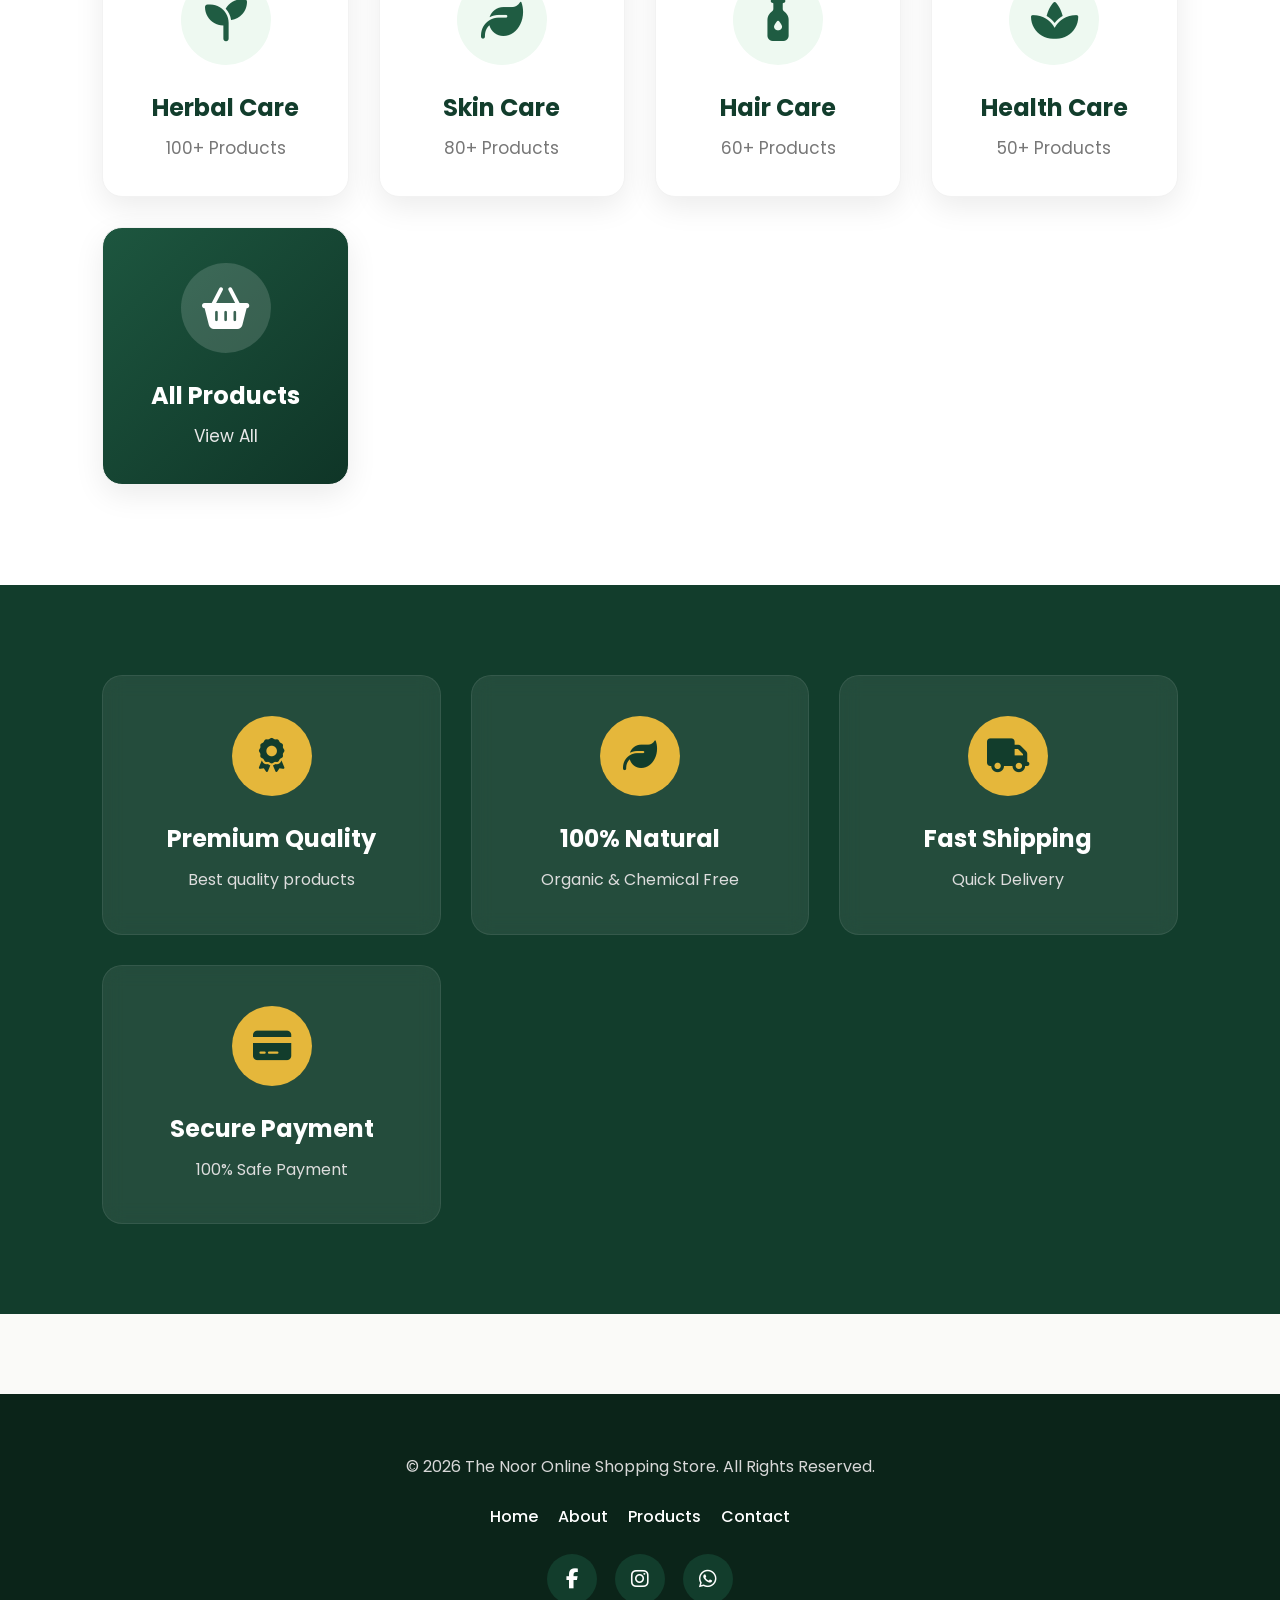
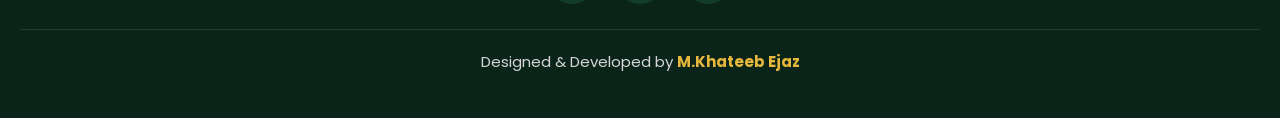
==== commit 3ccee4e9: "Update index.html" ====
--- a/index.html
+++ b/index.html
@@ -18,11 +18,7 @@
 
 <body>
 
-<!-- ================= NAVBAR ================= -->
-
-<header>
-
-    <!-- MOBILE MENU BUTTON -->
+ <!-- MOBILE MENU BUTTON -->
     <button
         class="menu-toggle"
         id="menuToggle"
@@ -32,53 +28,56 @@
         <i class="fa-solid fa-bars"></i>
     </button>
 
-
     <nav class="navbar">
 
         <!-- LOGO -->
-
         <a href="index.html" class="logo">
 
             <i class="fa-solid fa-leaf"></i>
 
             <div>
-
                 <h2>The Noor</h2>
-
-                <span>
-                    ONLINE SHOPPING STORE
-                </span>
-
+                <span>ONLINE SHOPPING STORE</span>
             </div>
 
         </a>
 
 
         <!-- MENU -->
-
         <ul class="menu" id="mainMenu">
 
             <li>
-                <a class="active" href="index.html">
-                    Home
+                <a href="index.html">
+                    <i class="fa-solid fa-house"></i>
+                    <span>Home</span>
                 </a>
             </li>
 
             <li>
                 <a href="about.html">
-                    About
+                    <i class="fa-solid fa-circle-info"></i>
+                    <span>About</span>
                 </a>
             </li>
 
             <li>
                 <a href="products.html">
-                    Products
+                    <i class="fa-solid fa-box-open"></i>
+                    <span>Products</span>
                 </a>
             </li>
 
             <li>
                 <a href="contact.html">
-                    Contact
+                    <i class="fa-solid fa-envelope"></i>
+                    <span>Contact</span>
+                </a>
+            </li>
+
+            <li>
+                <a href="cart.html" class="active">
+                    <i class="fa-solid fa-cart-shopping"></i>
+                    <span>Cart</span>
                 </a>
             </li>
 
@@ -86,8 +85,7 @@
 
 
         <!-- CART -->
-
-        <a href="cart.html" class="cart">
+        <a href="cart.html" class="cart-count">
 
             <i class="fa-solid fa-cart-shopping"></i>
 
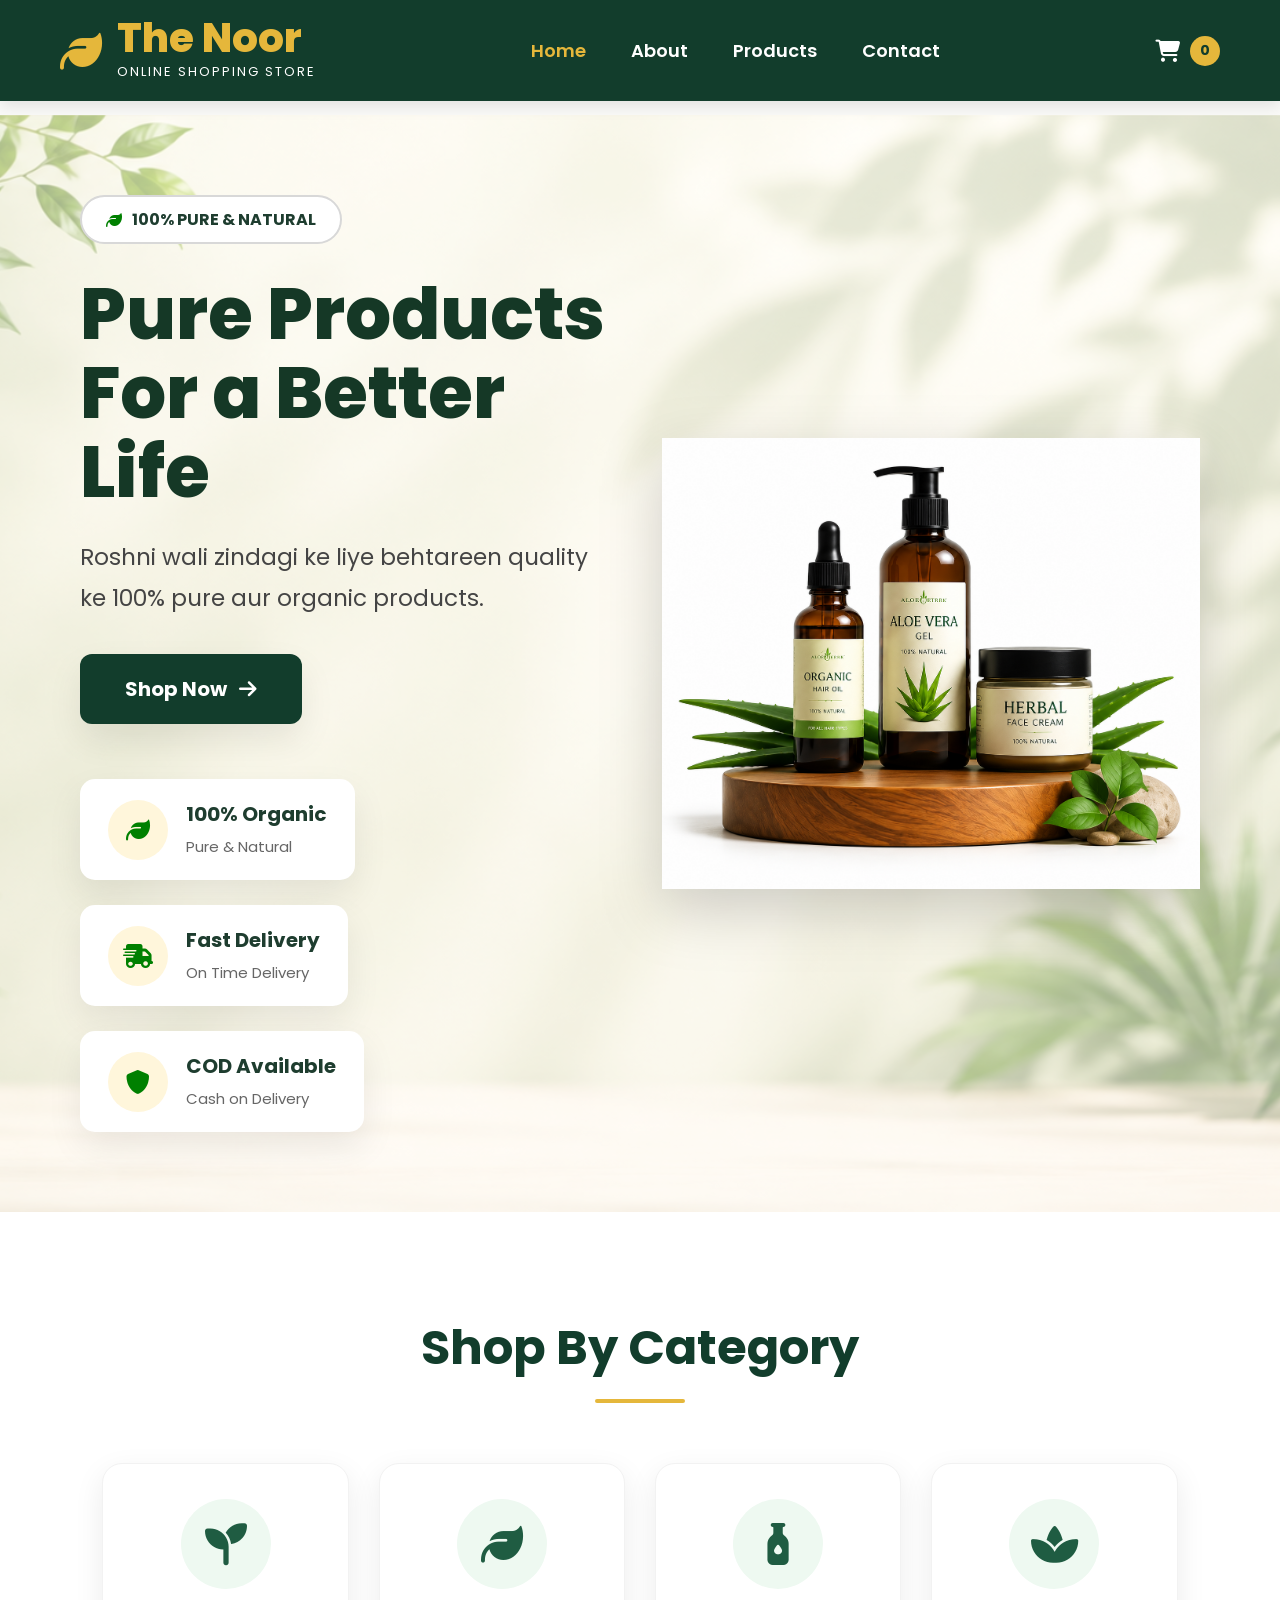
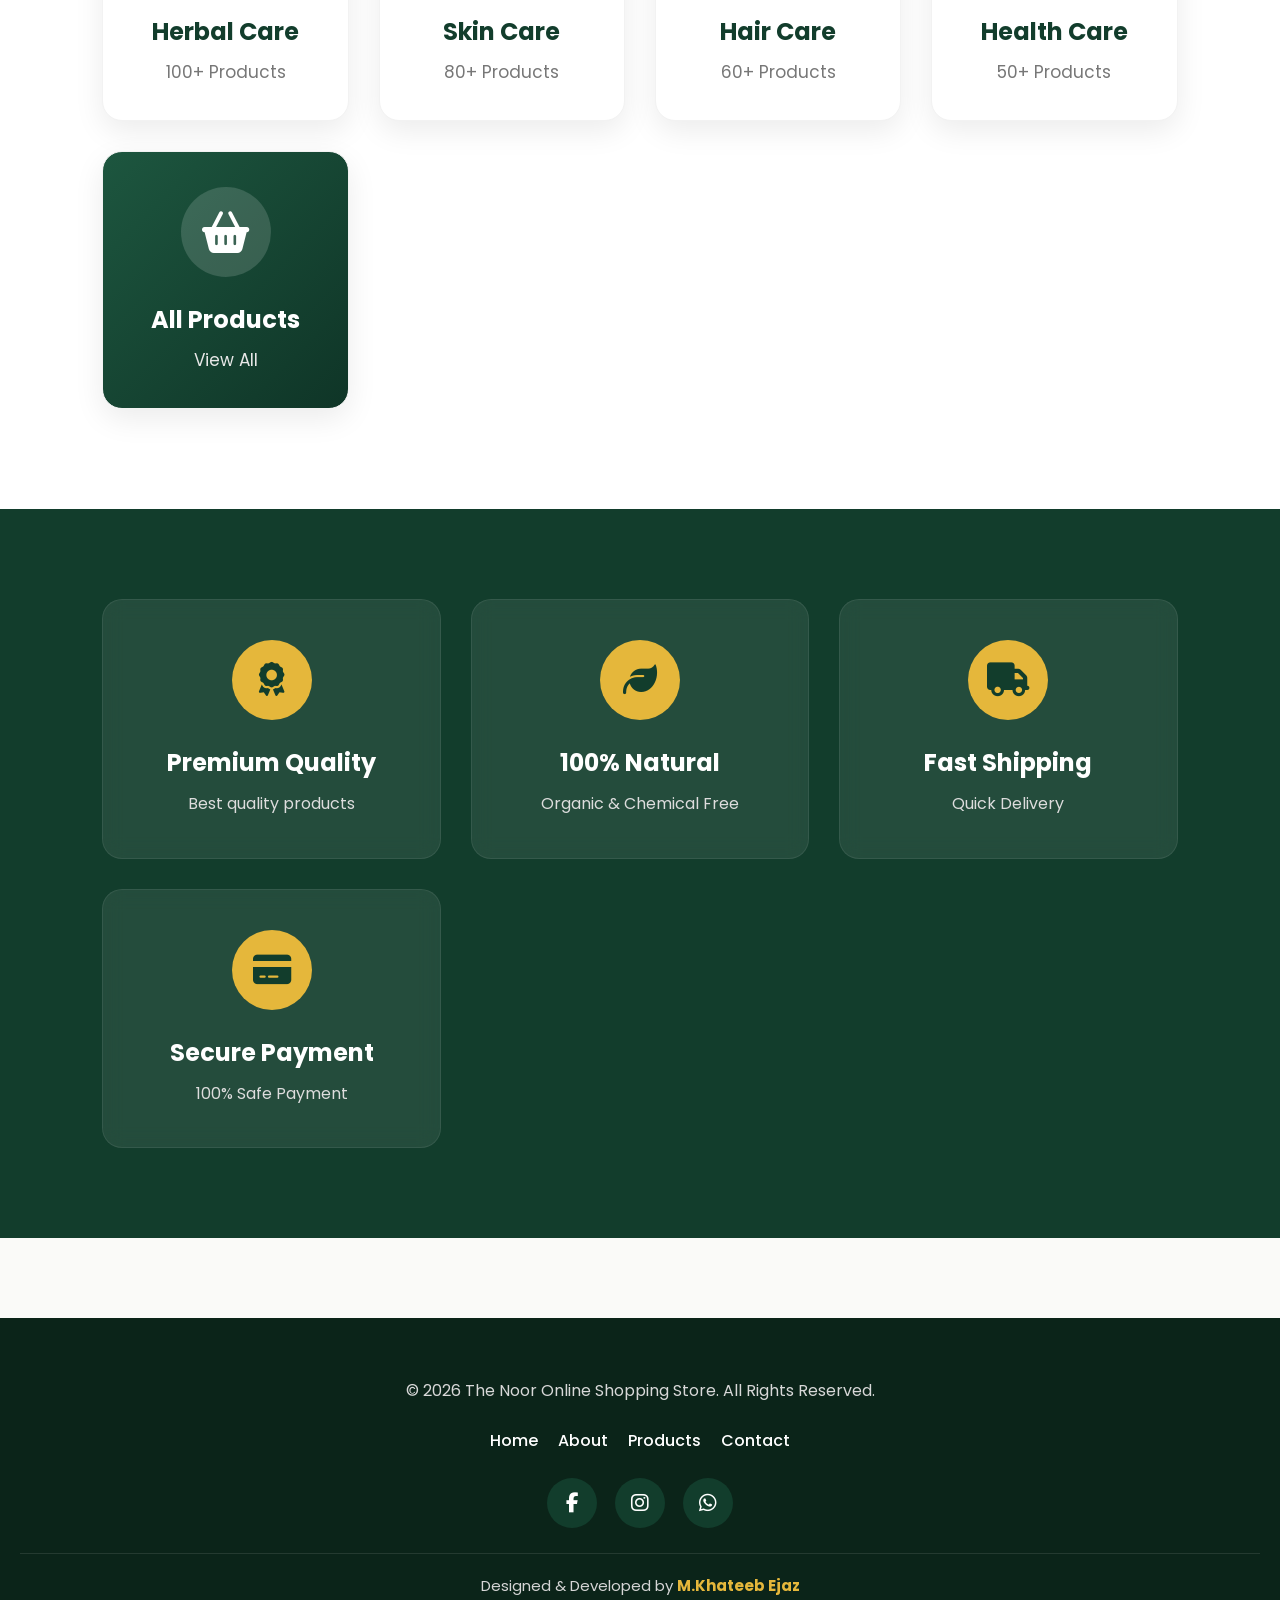
==== commit 4f4e8cbe: "Update index.html" ====
--- a/index.html
+++ b/index.html
@@ -18,7 +18,11 @@
 
 <body>
 
- <!-- MOBILE MENU BUTTON -->
+ <!-- ================= NAVBAR ================= -->
+
+<header>
+
+    <!-- MOBILE MENU BUTTON -->
     <button
         class="menu-toggle"
         id="menuToggle"
@@ -28,61 +32,72 @@
         <i class="fa-solid fa-bars"></i>
     </button>
 
+
     <nav class="navbar">
 
         <!-- LOGO -->
+
         <a href="index.html" class="logo">
 
             <i class="fa-solid fa-leaf"></i>
 
             <div>
+
                 <h2>The Noor</h2>
-                <span>ONLINE SHOPPING STORE</span>
+
+                <span>
+                    ONLINE SHOPPING STORE
+                </span>
+
             </div>
 
         </a>
 
 
         <!-- MENU -->
+
         <ul class="menu" id="mainMenu">
 
             <li>
-                <a href="index.html">
-                    <i class="fa-solid fa-house"></i>
-                    <span>Home</span>
+                <a class="active" href="index.html">
+                    Home
                 </a>
             </li>
 
             <li>
                 <a href="about.html">
-                    <i class="fa-solid fa-circle-info"></i>
-                    <span>About</span>
+                    About
                 </a>
             </li>
 
             <li>
                 <a href="products.html">
-                    <i class="fa-solid fa-box-open"></i>
-                    <span>Products</span>
+                    Products
                 </a>
             </li>
 
             <li>
                 <a href="contact.html">
-                    <i class="fa-solid fa-envelope"></i>
-                    <span>Contact</span>
+                    Contact
                 </a>
             </li>
 
-            <li>
-                <a href="cart.html" class="active">
-                    <i class="fa-solid fa-cart-shopping"></i>
-                    <span>Cart</span>
-                </a>
-            </li>
-
         </ul>
 
+
+        <!-- CART -->
+
+        <a href="cart.html" class="cart">
+
+            <i class="fa-solid fa-cart-shopping"></i>
+
+            <span>0</span>
+
+        </a>
+
+    </nav>
+
+</header>
 
         <!-- CART -->
         <a href="cart.html" class="cart-count">
